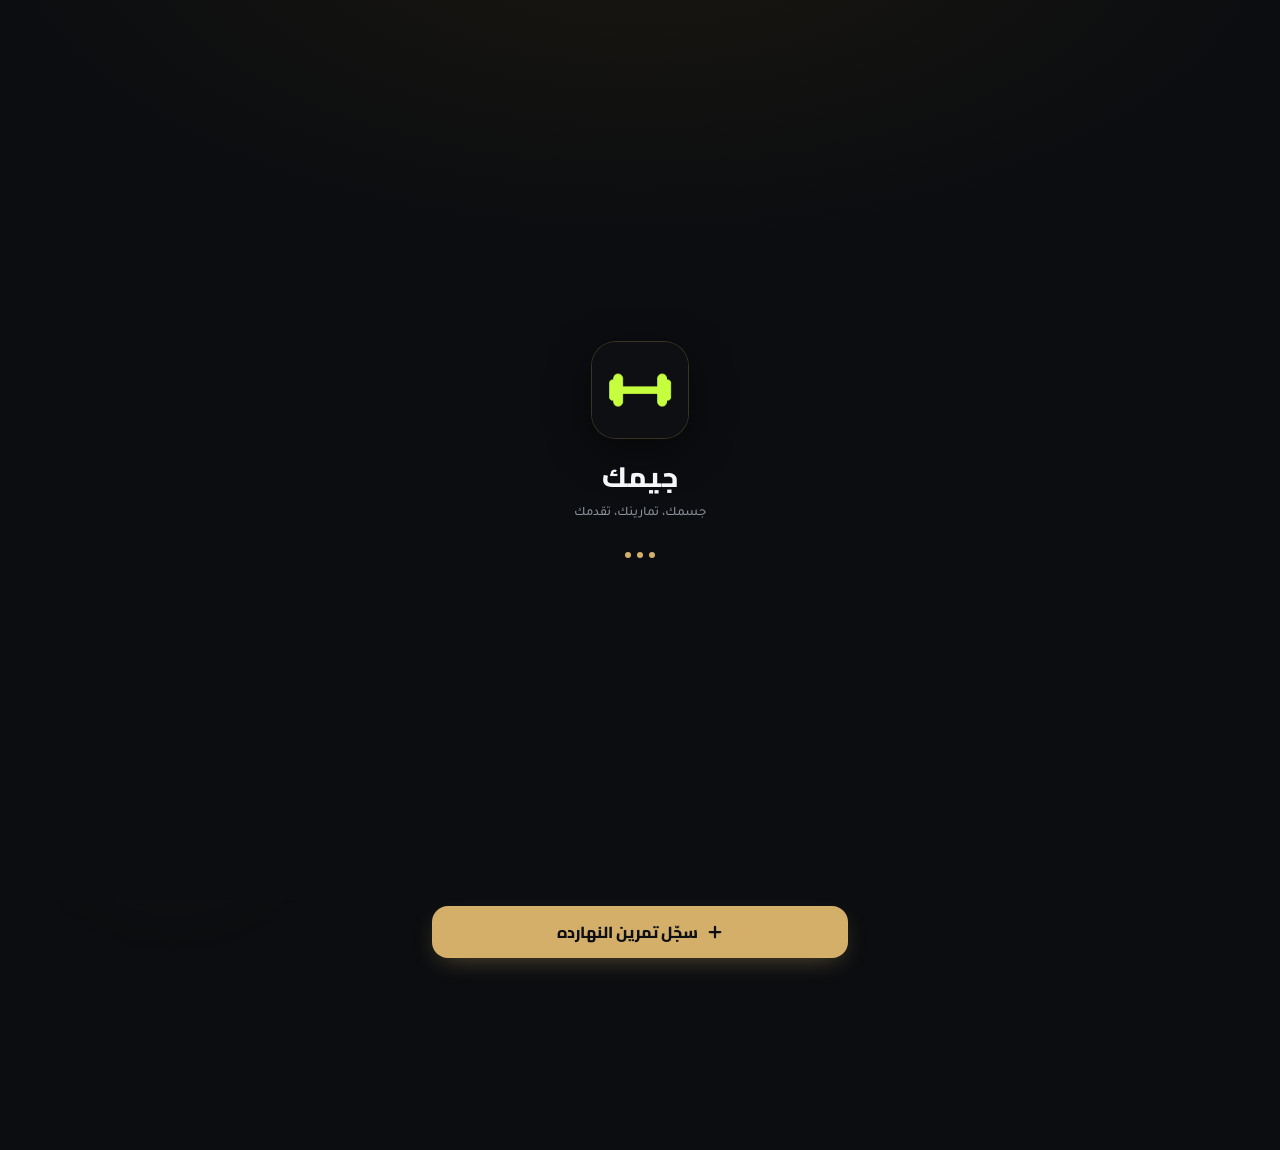
==== index.html @ acd99789 "Add files via upload" ====
<!DOCTYPE html>
<html lang="ar" dir="rtl">
<head>
<meta charset="UTF-8" />
<meta name="viewport" content="width=device-width, initial-scale=1, maximum-scale=1, viewport-fit=cover" />
<title>متتبع الجيم</title>

<!-- PWA / Add to Home Screen -->
<link rel="manifest" href="manifest.json" />
<meta name="theme-color" content="#0D0F12" />
<meta name="apple-mobile-web-app-capable" content="yes" />
<meta name="apple-mobile-web-app-status-bar-style" content="black-translucent" />
<meta name="apple-mobile-web-app-title" content="Gym Tracker" />
<link rel="apple-touch-icon" href="icon-192.png" />
<link rel="icon" href="icon-192.png" />

<style>
  html, body { margin: 0; padding: 0; background: #0B0D10; }

  /* Splash screen: shown instantly on launch, hidden once the app has painted */
  #splash-screen {
    position: fixed;
    inset: 0;
    z-index: 9999;
    display: flex;
    flex-direction: column;
    align-items: center;
    justify-content: center;
    background: radial-gradient(1200px 600px at 50% -10%, #1a1710 0%, #0B0D10 55%);
    transition: opacity 0.45s ease, visibility 0.45s ease;
  }
  #splash-screen.splash-hide {
    opacity: 0;
    visibility: hidden;
    pointer-events: none;
  }
  #splash-screen .splash-logo {
    width: 96px;
    height: 96px;
    border-radius: 24px;
    box-shadow: 0 0 0 1px rgba(212,175,106,0.25), 0 12px 40px rgba(0,0,0,0.5);
    animation: splash-pop 0.6s cubic-bezier(.22,1,.36,1) both;
  }
  #splash-screen .splash-name {
    margin-top: 18px;
    font-family: 'Cairo', 'Tajawal', sans-serif;
    font-weight: 800;
    font-size: 28px;
    color: #F5F6F7;
    letter-spacing: 0.5px;
    animation: splash-fade-up 0.6s ease 0.1s both;
  }
  #splash-screen .splash-tagline {
    margin-top: 6px;
    font-family: 'Tajawal', sans-serif;
    font-weight: 500;
    font-size: 13px;
    color: #8A8F98;
    animation: splash-fade-up 0.6s ease 0.18s both;
  }
  #splash-screen .splash-dots {
    margin-top: 28px;
    display: flex;
    gap: 6px;
    animation: splash-fade-up 0.6s ease 0.26s both;
  }
  #splash-screen .splash-dots span {
    width: 6px;
    height: 6px;
    border-radius: 50%;
    background: #D4AF6A;
    animation: splash-blink 1.1s ease-in-out infinite;
  }
  #splash-screen .splash-dots span:nth-child(2) { animation-delay: 0.15s; }
  #splash-screen .splash-dots span:nth-child(3) { animation-delay: 0.3s; }

  @keyframes splash-pop {
    from { opacity: 0; transform: scale(0.85); }
    to { opacity: 1; transform: scale(1); }
  }
  @keyframes splash-fade-up {
    from { opacity: 0; transform: translateY(8px); }
    to { opacity: 1; transform: translateY(0); }
  }
  @keyframes splash-blink {
    0%, 80%, 100% { opacity: 0.25; transform: scale(0.85); }
    40% { opacity: 1; transform: scale(1); }
  }
</style>

<!-- Self-hosted fonts: works fully offline, no dependency on fonts.googleapis.com -->
<link rel="stylesheet" href="fonts.css" />

<!-- Tailwind utility classes used by the app, pre-built as a local file
     (no CDN / no internet needed — works fully offline) -->
<link rel="stylesheet" href="style.css" />
<link rel="stylesheet" href="theme-light.css" />

<!-- Apply saved theme before paint, so there's no flash of the wrong theme -->
<script>
  if (localStorage.getItem("theme") === "light") {
    document.documentElement.classList.add("light");
  }
</script>
</head>
<body>
<div id="splash-screen">
  <img src="icon-512.png" alt="جيمك" class="splash-logo" />
  <div class="splash-name">جيمك</div>
  <div class="splash-tagline">جسمك، تمارينك، تقدمك</div>
  <div class="splash-dots"><span></span><span></span><span></span></div>
</div>

<div id="root"></div>

<!-- React + ReactDOM + the app are all bundled into this one file.
     No CDN, no internet needed after the first visit. -->
<script src="app.bundle.js"></script>

<script>
  if ("serviceWorker" in navigator) {
    navigator.serviceWorker.register("sw.js").catch(() => {});
  }
</script>

<!-- Hide the splash screen once the app has actually rendered into #root
     (with a small minimum display time so it never just "flashes"). -->
<script>
  (function () {
    var MIN_SPLASH_MS = 500;
    var start = Date.now();
    var splash = document.getElementById("splash-screen");
    var root = document.getElementById("root");

    function hideSplash() {
      if (!splash) return;
      var elapsed = Date.now() - start;
      var wait = Math.max(0, MIN_SPLASH_MS - elapsed);
      setTimeout(function () {
        splash.classList.add("splash-hide");
        setTimeout(function () { splash.remove(); }, 500);
      }, wait);
    }

    var obs = new MutationObserver(function () {
      if (root && root.children.length > 0) {
        obs.disconnect();
        hideSplash();
      }
    });
    obs.observe(root, { childList: true });

    // Safety net: never let the splash screen get stuck forever
    setTimeout(hideSplash, 4000);
  })();
</script>

<!-- Fix: whenever a bottom-sheet modal (exercise management, settings, etc.)
     gets added to the page, make sure its inner panel starts scrolled to the
     very top, so the header and first button are always visible immediately. -->
<script>
  (function () {
    var obs = new MutationObserver(function (mutations) {
      mutations.forEach(function (m) {
        m.addedNodes.forEach(function (node) {
          if (node.nodeType !== 1) return;
          var overlay = node.matches && node.matches(".fixed.inset-0")
            ? node
            : (node.querySelector ? node.querySelector(".fixed.inset-0") : null);
          if (overlay) {
            var panel = overlay.querySelector(".overflow-y-auto") || overlay.firstElementChild;
            if (panel) panel.scrollTop = 0;
            window.scrollTo(0, 0);
          }
        });
      });
    });
    obs.observe(document.getElementById("root"), { childList: true, subtree: true });
  })();
</script>
</body>
</html>
---- fonts.css ----
/* Self-hosted Cairo + Tajawal fonts (so the app works fully offline, no Google Fonts dependency) */



@font-face {
  font-family: 'Cairo';
  font-style: normal;
  font-weight: 800;
  font-display: swap;
  src: url('./cairo-arabic-800.woff2') format('woff2');
  unicode-range: U+0600-06FF,U+0750-077F,U+0870-088E,U+0890-0891,U+0897-08E1,U+08E3-08FF,U+200C-200E,U+2010-2011,U+204F,U+2E41,U+FB50-FDFF,U+FE70-FE74,U+FE76-FEFC,U+102E0-102FB,U+10E60-10E7E,U+10EC2-10EC4,U+10EFC-10EFF,U+1EE00-1EE03,U+1EE05-1EE1F,U+1EE21-1EE22,U+1EE24,U+1EE27,U+1EE29-1EE32,U+1EE34-1EE37,U+1EE39,U+1EE3B,U+1EE42,U+1EE47,U+1EE49,U+1EE4B,U+1EE4D-1EE4F,U+1EE51-1EE52,U+1EE54,U+1EE57,U+1EE59,U+1EE5B,U+1EE5D,U+1EE5F,U+1EE61-1EE62,U+1EE64,U+1EE67-1EE6A,U+1EE6C-1EE72,U+1EE74-1EE77,U+1EE79-1EE7C,U+1EE7E,U+1EE80-1EE89,U+1EE8B-1EE9B,U+1EEA1-1EEA3,U+1EEA5-1EEA9,U+1EEAB-1EEBB,U+1EEF0-1EEF1;
}
@font-face {
  font-family: 'Cairo';
  font-style: normal;
  font-weight: 800;
  font-display: swap;
  src: url('./cairo-latin-800.woff2') format('woff2');
  unicode-range: U+0000-00FF,U+0131,U+0152-0153,U+02BB-02BC,U+02C6,U+02DA,U+02DC,U+0304,U+0308,U+0329,U+2000-206F,U+20AC,U+2122,U+2191,U+2193,U+2212,U+2215,U+FEFF,U+FFFD;
}

@font-face {
  font-family: 'Cairo';
  font-style: normal;
  font-weight: 900;
  font-display: swap;
  src: url('./cairo-arabic-900.woff2') format('woff2');
  unicode-range: U+0600-06FF,U+0750-077F,U+0870-088E,U+0890-0891,U+0897-08E1,U+08E3-08FF,U+200C-200E,U+2010-2011,U+204F,U+2E41,U+FB50-FDFF,U+FE70-FE74,U+FE76-FEFC,U+102E0-102FB,U+10E60-10E7E,U+10EC2-10EC4,U+10EFC-10EFF,U+1EE00-1EE03,U+1EE05-1EE1F,U+1EE21-1EE22,U+1EE24,U+1EE27,U+1EE29-1EE32,U+1EE34-1EE37,U+1EE39,U+1EE3B,U+1EE42,U+1EE47,U+1EE49,U+1EE4B,U+1EE4D-1EE4F,U+1EE51-1EE52,U+1EE54,U+1EE57,U+1EE59,U+1EE5B,U+1EE5D,U+1EE5F,U+1EE61-1EE62,U+1EE64,U+1EE67-1EE6A,U+1EE6C-1EE72,U+1EE74-1EE77,U+1EE79-1EE7C,U+1EE7E,U+1EE80-1EE89,U+1EE8B-1EE9B,U+1EEA1-1EEA3,U+1EEA5-1EEA9,U+1EEAB-1EEBB,U+1EEF0-1EEF1;
}
@font-face {
  font-family: 'Cairo';
  font-style: normal;
  font-weight: 900;
  font-display: swap;
  src: url('./cairo-latin-900.woff2') format('woff2');
  unicode-range: U+0000-00FF,U+0131,U+0152-0153,U+02BB-02BC,U+02C6,U+02DA,U+02DC,U+0304,U+0308,U+0329,U+2000-206F,U+20AC,U+2122,U+2191,U+2193,U+2212,U+2215,U+FEFF,U+FFFD;
}

@font-face {
  font-family: 'Tajawal';
  font-style: normal;
  font-weight: 400;
  font-display: swap;
  src: url('./tajawal-arabic-400.woff2') format('woff2');
  unicode-range: U+0600-06FF,U+0750-077F,U+0870-088E,U+0890-0891,U+0897-08E1,U+08E3-08FF,U+200C-200E,U+2010-2011,U+204F,U+2E41,U+FB50-FDFF,U+FE70-FE74,U+FE76-FEFC,U+102E0-102FB,U+10E60-10E7E,U+10EC2-10EC4,U+10EFC-10EFF,U+1EE00-1EE03,U+1EE05-1EE1F,U+1EE21-1EE22,U+1EE24,U+1EE27,U+1EE29-1EE32,U+1EE34-1EE37,U+1EE39,U+1EE3B,U+1EE42,U+1EE47,U+1EE49,U+1EE4B,U+1EE4D-1EE4F,U+1EE51-1EE52,U+1EE54,U+1EE57,U+1EE59,U+1EE5B,U+1EE5D,U+1EE5F,U+1EE61-1EE62,U+1EE64,U+1EE67-1EE6A,U+1EE6C-1EE72,U+1EE74-1EE77,U+1EE79-1EE7C,U+1EE7E,U+1EE80-1EE89,U+1EE8B-1EE9B,U+1EEA1-1EEA3,U+1EEA5-1EEA9,U+1EEAB-1EEBB,U+1EEF0-1EEF1;
}
@font-face {
  font-family: 'Tajawal';
  font-style: normal;
  font-weight: 400;
  font-display: swap;
  src: url('./tajawal-latin-400.woff2') format('woff2');
  unicode-range: U+0000-00FF,U+0131,U+0152-0153,U+02BB-02BC,U+02C6,U+02DA,U+02DC,U+0304,U+0308,U+0329,U+2000-206F,U+20AC,U+2122,U+2191,U+2193,U+2212,U+2215,U+FEFF,U+FFFD;
}

@font-face {
  font-family: 'Tajawal';
  font-style: normal;
  font-weight: 500;
  font-display: swap;
  src: url('./tajawal-arabic-500.woff2') format('woff2');
  unicode-range: U+0600-06FF,U+0750-077F,U+0870-088E,U+0890-0891,U+0897-08E1,U+08E3-08FF,U+200C-200E,U+2010-2011,U+204F,U+2E41,U+FB50-FDFF,U+FE70-FE74,U+FE76-FEFC,U+102E0-102FB,U+10E60-10E7E,U+10EC2-10EC4,U+10EFC-10EFF,U+1EE00-1EE03,U+1EE05-1EE1F,U+1EE21-1EE22,U+1EE24,U+1EE27,U+1EE29-1EE32,U+1EE34-1EE37,U+1EE39,U+1EE3B,U+1EE42,U+1EE47,U+1EE49,U+1EE4B,U+1EE4D-1EE4F,U+1EE51-1EE52,U+1EE54,U+1EE57,U+1EE59,U+1EE5B,U+1EE5D,U+1EE5F,U+1EE61-1EE62,U+1EE64,U+1EE67-1EE6A,U+1EE6C-1EE72,U+1EE74-1EE77,U+1EE79-1EE7C,U+1EE7E,U+1EE80-1EE89,U+1EE8B-1EE9B,U+1EEA1-1EEA3,U+1EEA5-1EEA9,U+1EEAB-1EEBB,U+1EEF0-1EEF1;
}
@font-face {
  font-family: 'Tajawal';
  font-style: normal;
  font-weight: 500;
  font-display: swap;
  src: url('./tajawal-latin-500.woff2') format('woff2');
  unicode-range: U+0000-00FF,U+0131,U+0152-0153,U+02BB-02BC,U+02C6,U+02DA,U+02DC,U+0304,U+0308,U+0329,U+2000-206F,U+20AC,U+2122,U+2191,U+2193,U+2212,U+2215,U+FEFF,U+FFFD;
}

@font-face {
  font-family: 'Tajawal';
  font-style: normal;
  font-weight: 700;
  font-display: swap;
  src: url('./tajawal-arabic-700.woff2') format('woff2');
  unicode-range: U+0600-06FF,U+0750-077F,U+0870-088E,U+0890-0891,U+0897-08E1,U+08E3-08FF,U+200C-200E,U+2010-2011,U+204F,U+2E41,U+FB50-FDFF,U+FE70-FE74,U+FE76-FEFC,U+102E0-102FB,U+10E60-10E7E,U+10EC2-10EC4,U+10EFC-10EFF,U+1EE00-1EE03,U+1EE05-1EE1F,U+1EE21-1EE22,U+1EE24,U+1EE27,U+1EE29-1EE32,U+1EE34-1EE37,U+1EE39,U+1EE3B,U+1EE42,U+1EE47,U+1EE49,U+1EE4B,U+1EE4D-1EE4F,U+1EE51-1EE52,U+1EE54,U+1EE57,U+1EE59,U+1EE5B,U+1EE5D,U+1EE5F,U+1EE61-1EE62,U+1EE64,U+1EE67-1EE6A,U+1EE6C-1EE72,U+1EE74-1EE77,U+1EE79-1EE7C,U+1EE7E,U+1EE80-1EE89,U+1EE8B-1EE9B,U+1EEA1-1EEA3,U+1EEA5-1EEA9,U+1EEAB-1EEBB,U+1EEF0-1EEF1;
}
@font-face {
  font-family: 'Tajawal';
  font-style: normal;
  font-weight: 700;
  font-display: swap;
  src: url('./tajawal-latin-700.woff2') format('woff2');
  unicode-range: U+0000-00FF,U+0131,U+0152-0153,U+02BB-02BC,U+02C6,U+02DA,U+02DC,U+0304,U+0308,U+0329,U+2000-206F,U+20AC,U+2122,U+2191,U+2193,U+2212,U+2215,U+FEFF,U+FFFD;
}
---- style.css ----
*,:after,:before{--tw-border-spacing-x:0;--tw-border-spacing-y:0;--tw-translate-x:0;--tw-translate-y:0;--tw-rotate:0;--tw-skew-x:0;--tw-skew-y:0;--tw-scale-x:1;--tw-scale-y:1;--tw-pan-x: ;--tw-pan-y: ;--tw-pinch-zoom: ;--tw-scroll-snap-strictness:proximity;--tw-gradient-from-position: ;--tw-gradient-via-position: ;--tw-gradient-to-position: ;--tw-ordinal: ;--tw-slashed-zero: ;--tw-numeric-figure: ;--tw-numeric-spacing: ;--tw-numeric-fraction: ;--tw-ring-inset: ;--tw-ring-offset-width:0px;--tw-ring-offset-color:#fff;--tw-ring-color:rgba(59,130,246,.5);--tw-ring-offset-shadow:0 0 #0000;--tw-ring-shadow:0 0 #0000;--tw-shadow:0 0 #0000;--tw-shadow-colored:0 0 #0000;--tw-blur: ;--tw-brightness: ;--tw-contrast: ;--tw-grayscale: ;--tw-hue-rotate: ;--tw-invert: ;--tw-saturate: ;--tw-sepia: ;--tw-drop-shadow: ;--tw-backdrop-blur: ;--tw-backdrop-brightness: ;--tw-backdrop-contrast: ;--tw-backdrop-grayscale: ;--tw-backdrop-hue-rotate: ;--tw-backdrop-invert: ;--tw-backdrop-opacity: ;--tw-backdrop-saturate: ;--tw-backdrop-sepia: ;--tw-contain-size: ;--tw-contain-layout: ;--tw-contain-paint: ;--tw-contain-style: }::backdrop{--tw-border-spacing-x:0;--tw-border-spacing-y:0;--tw-translate-x:0;--tw-translate-y:0;--tw-rotate:0;--tw-skew-x:0;--tw-skew-y:0;--tw-scale-x:1;--tw-scale-y:1;--tw-pan-x: ;--tw-pan-y: ;--tw-pinch-zoom: ;--tw-scroll-snap-strictness:proximity;--tw-gradient-from-position: ;--tw-gradient-via-position: ;--tw-gradient-to-position: ;--tw-ordinal: ;--tw-slashed-zero: ;--tw-numeric-figure: ;--tw-numeric-spacing: ;--tw-numeric-fraction: ;--tw-ring-inset: ;--tw-ring-offset-width:0px;--tw-ring-offset-color:#fff;--tw-ring-color:rgba(59,130,246,.5);--tw-ring-offset-shadow:0 0 #0000;--tw-ring-shadow:0 0 #0000;--tw-shadow:0 0 #0000;--tw-shadow-colored:0 0 #0000;--tw-blur: ;--tw-brightness: ;--tw-contrast: ;--tw-grayscale: ;--tw-hue-rotate: ;--tw-invert: ;--tw-saturate: ;--tw-sepia: ;--tw-drop-shadow: ;--tw-backdrop-blur: ;--tw-backdrop-brightness: ;--tw-backdrop-contrast: ;--tw-backdrop-grayscale: ;--tw-backdrop-hue-rotate: ;--tw-backdrop-invert: ;--tw-backdrop-opacity: ;--tw-backdrop-saturate: ;--tw-backdrop-sepia: ;--tw-contain-size: ;--tw-contain-layout: ;--tw-contain-paint: ;--tw-contain-style: }/*! tailwindcss v3.4.19 | MIT License | https://tailwindcss.com*/*,:after,:before{box-sizing:border-box;border:0 solid #e5e7eb}:after,:before{--tw-content:""}:host,html{line-height:1.5;-webkit-text-size-adjust:100%;-moz-tab-size:4;-o-tab-size:4;tab-size:4;font-family:ui-sans-serif,system-ui,sans-serif,Apple Color Emoji,Segoe UI Emoji,Segoe UI Symbol,Noto Color Emoji;font-feature-settings:normal;font-variation-settings:normal;-webkit-tap-highlight-color:transparent}body{margin:0;line-height:inherit}hr{height:0;color:inherit;border-top-width:1px}abbr:where([title]){-webkit-text-decoration:underline dotted;text-decoration:underline dotted}h1,h2,h3,h4,h5,h6{font-size:inherit;font-weight:inherit}a{color:inherit;text-decoration:inherit}b,strong{font-weight:bolder}code,kbd,pre,samp{font-family:ui-monospace,SFMono-Regular,Menlo,Monaco,Consolas,Liberation Mono,Courier New,monospace;font-feature-settings:normal;font-variation-settings:normal;font-size:1em}small{font-size:80%}sub,sup{font-size:75%;line-height:0;position:relative;vertical-align:baseline}sub{bottom:-.25em}sup{top:-.5em}table{text-indent:0;border-color:inherit;border-collapse:collapse}button,input,optgroup,select,textarea{font-family:inherit;font-feature-settings:inherit;font-variation-settings:inherit;font-size:100%;font-weight:inherit;line-height:inherit;letter-spacing:inherit;color:inherit;margin:0;padding:0}button,select{text-transform:none}button,input:where([type=button]),input:where([type=reset]),input:where([type=submit]){-webkit-appearance:button;background-color:transparent;background-image:none}:-moz-focusring{outline:auto}:-moz-ui-invalid{box-shadow:none}progress{vertical-align:baseline}::-webkit-inner-spin-button,::-webkit-outer-spin-button{height:auto}[type=search]{-webkit-appearance:textfield;outline-offset:-2px}::-webkit-search-decoration{-webkit-appearance:none}::-webkit-file-upload-button{-webkit-appearance:button;font:inherit}summary{display:list-item}blockquote,dd,dl,figure,h1,h2,h3,h4,h5,h6,hr,p,pre{margin:0}fieldset{margin:0}fieldset,legend{padding:0}menu,ol,ul{list-style:none;margin:0;padding:0}dialog{padding:0}textarea{resize:vertical}input::-moz-placeholder,textarea::-moz-placeholder{opacity:1;color:#9ca3af}input::placeholder,textarea::placeholder{opacity:1;color:#9ca3af}[role=button],button{cursor:pointer}:disabled{cursor:default}audio,canvas,embed,iframe,img,object,svg,video{display:block;vertical-align:middle}img,video{max-width:100%;height:auto}[hidden]:where(:not([hidden=until-found])){display:none}.pointer-events-none{pointer-events:none}.visible{visibility:visible}.fixed{position:fixed}.absolute{position:absolute}.relative{position:relative}.inset-0{inset:0}.inset-x-0{left:0;right:0}.-left-8{left:-2rem}.-top-8{top:-2rem}.bottom-0{bottom:0}.left-3{left:.75rem}.top-0{top:0}.top-1\/2{top:50%}.z-20{z-index:20}.z-30{z-index:30}.mx-auto{margin-left:auto;margin-right:auto}.mb-1{margin-bottom:.25rem}.mb-1\.5{margin-bottom:.375rem}.mb-2{margin-bottom:.5rem}.mb-3{margin-bottom:.75rem}.mb-4{margin-bottom:1rem}.mb-5{margin-bottom:1.25rem}.ml-2{margin-left:.5rem}.mt-0\.5{margin-top:.125rem}.mt-1{margin-top:.25rem}.mt-2{margin-top:.5rem}.block{display:block}.flex{display:flex}.grid{display:grid}.hidden{display:none}.h-0\.5{height:.125rem}.h-10{height:2.5rem}.h-11{height:2.75rem}.h-2{height:.5rem}.h-28{height:7rem}.h-56{height:14rem}.h-6{height:1.5rem}.h-full{height:100%}.min-h-screen{min-height:100vh}.w-10{width:2.5rem}.w-11{width:2.75rem}.w-28{width:7rem}.w-8{width:2rem}.w-full{width:100%}.max-w-md{max-width:28rem}.flex-1{flex:1 1 0%}.shrink-0{flex-shrink:0}.-translate-y-1\/2{--tw-translate-y:-50%}.-translate-y-1\/2,.rotate-3{transform:translate(var(--tw-translate-x),var(--tw-translate-y)) rotate(var(--tw-rotate)) skewX(var(--tw-skew-x)) skewY(var(--tw-skew-y)) scaleX(var(--tw-scale-x)) scaleY(var(--tw-scale-y))}.rotate-3{--tw-rotate:3deg}.transform{transform:translate(var(--tw-translate-x),var(--tw-translate-y)) rotate(var(--tw-rotate)) skewX(var(--tw-skew-x)) skewY(var(--tw-skew-y)) scaleX(var(--tw-scale-x)) scaleY(var(--tw-scale-y))}@keyframes spin{to{transform:rotate(1turn)}}.animate-spin{animation:spin 1s linear infinite}.resize{resize:both}.appearance-none{-webkit-appearance:none;-moz-appearance:none;appearance:none}.grid-cols-2{grid-template-columns:repeat(2,minmax(0,1fr))}.grid-cols-3{grid-template-columns:repeat(3,minmax(0,1fr))}.grid-cols-4{grid-template-columns:repeat(4,minmax(0,1fr))}.grid-cols-7{grid-template-columns:repeat(7,minmax(0,1fr))}.flex-col{flex-direction:column}.flex-wrap{flex-wrap:wrap}.items-end{align-items:flex-end}.items-center{align-items:center}.justify-center{justify-content:center}.justify-between{justify-content:space-between}.gap-0\.5{gap:.125rem}.gap-1{gap:.25rem}.gap-1\.5{gap:.375rem}.gap-2{gap:.5rem}.gap-3{gap:.75rem}.space-y-1\.5>:not([hidden])~:not([hidden]){--tw-space-y-reverse:0;margin-top:calc(.375rem*(1 - var(--tw-space-y-reverse)));margin-bottom:calc(.375rem*var(--tw-space-y-reverse))}.space-y-2>:not([hidden])~:not([hidden]){--tw-space-y-reverse:0;margin-top:calc(.5rem*(1 - var(--tw-space-y-reverse)));margin-bottom:calc(.5rem*var(--tw-space-y-reverse))}.space-y-3>:not([hidden])~:not([hidden]){--tw-space-y-reverse:0;margin-top:calc(.75rem*(1 - var(--tw-space-y-reverse)));margin-bottom:calc(.75rem*var(--tw-space-y-reverse))}.space-y-4>:not([hidden])~:not([hidden]){--tw-space-y-reverse:0;margin-top:calc(1rem*(1 - var(--tw-space-y-reverse)));margin-bottom:calc(1rem*var(--tw-space-y-reverse))}.overflow-hidden{overflow:hidden}.overflow-x-auto{overflow-x:auto}.overflow-y-auto{overflow-y:auto}.rounded-2xl{border-radius:1rem}.rounded-3xl{border-radius:1.5rem}.rounded-full{border-radius:9999px}.rounded-md{border-radius:.375rem}.rounded-xl{border-radius:.75rem}.rounded-t-3xl{border-top-left-radius:1.5rem;border-top-right-radius:1.5rem}.border{border-width:1px}.border-2{border-width:2px}.border-t{border-top-width:1px}.border-dashed{border-style:dashed}.border-white\/10{border-color:hsla(0,0%,100%,.1)}.border-white\/15{border-color:hsla(0,0%,100%,.15)}.border-white\/5{border-color:hsla(0,0%,100%,.05)}.border-t-transparent{border-top-color:transparent}.bg-black\/60{background-color:rgba(0,0,0,.6)}.bg-transparent{background-color:transparent}.bg-white\/10{background-color:hsla(0,0%,100%,.1)}.bg-white\/5{background-color:hsla(0,0%,100%,.05)}.p-4{padding:1rem}.p-5{padding:1.25rem}.px-1\.5{padding-left:.375rem;padding-right:.375rem}.px-2{padding-left:.5rem;padding-right:.5rem}.px-2\.5{padding-left:.625rem;padding-right:.625rem}.px-3{padding-left:.75rem;padding-right:.75rem}.px-4{padding-left:1rem;padding-right:1rem}.py-0\.5{padding-top:.125rem;padding-bottom:.125rem}.py-1{padding-top:.25rem;padding-bottom:.25rem}.py-1\.5{padding-top:.375rem;padding-bottom:.375rem}.py-2{padding-top:.5rem;padding-bottom:.5rem}.py-2\.5{padding-top:.625rem;padding-bottom:.625rem}.py-3{padding-top:.75rem;padding-bottom:.75rem}.py-3\.5{padding-top:.875rem;padding-bottom:.875rem}.py-4{padding-top:1rem;padding-bottom:1rem}.py-6{padding-top:1.5rem;padding-bottom:1.5rem}.pb-1{padding-bottom:.25rem}.pb-24{padding-bottom:6rem}.pb-4{padding-bottom:1rem}.pl-9{padding-left:2.25rem}.pt-1{padding-top:.25rem}.pt-6{padding-top:1.5rem}.text-center{text-align:center}.text-right{text-align:right}.text-2xl{font-size:1.5rem;line-height:2rem}.text-4xl{font-size:2.25rem;line-height:2.5rem}.text-lg{font-size:1.125rem;line-height:1.75rem}.text-sm{font-size:.875rem;line-height:1.25rem}.text-xl{font-size:1.25rem;line-height:1.75rem}.text-xs{font-size:.75rem;line-height:1rem}.font-black{font-weight:900}.font-bold{font-weight:700}.font-extrabold{font-weight:800}.font-medium{font-weight:500}.tracking-tight{letter-spacing:-.025em}.text-white{--tw-text-opacity:1;color:rgb(255 255 255/var(--tw-text-opacity,1))}.opacity-70{opacity:.7}.outline-none{outline:2px solid transparent;outline-offset:2px}.outline{outline-style:solid}.blur{--tw-blur:blur(8px)}.blur,.blur-2xl{filter:var(--tw-blur) var(--tw-brightness) var(--tw-contrast) var(--tw-grayscale) var(--tw-hue-rotate) var(--tw-invert) var(--tw-saturate) var(--tw-sepia) var(--tw-drop-shadow)}.blur-2xl{--tw-blur:blur(40px)}.filter{filter:var(--tw-blur) var(--tw-brightness) var(--tw-contrast) var(--tw-grayscale) var(--tw-hue-rotate) var(--tw-invert) var(--tw-saturate) var(--tw-sepia) var(--tw-drop-shadow)}.backdrop-blur-sm{--tw-backdrop-blur:blur(4px)}.backdrop-blur-sm,.backdrop-blur-xl{-webkit-backdrop-filter:var(--tw-backdrop-blur) var(--tw-backdrop-brightness) var(--tw-backdrop-contrast) var(--tw-backdrop-grayscale) var(--tw-backdrop-hue-rotate) var(--tw-backdrop-invert) var(--tw-backdrop-opacity) var(--tw-backdrop-saturate) var(--tw-backdrop-sepia);backdrop-filter:var(--tw-backdrop-blur) var(--tw-backdrop-brightness) var(--tw-backdrop-contrast) var(--tw-backdrop-grayscale) var(--tw-backdrop-hue-rotate) var(--tw-backdrop-invert) var(--tw-backdrop-opacity) var(--tw-backdrop-saturate) var(--tw-backdrop-sepia)}.backdrop-blur-xl{--tw-backdrop-blur:blur(24px)}.transition{transition-property:color,background-color,border-color,text-decoration-color,fill,stroke,opacity,box-shadow,transform,filter,-webkit-backdrop-filter;transition-property:color,background-color,border-color,text-decoration-color,fill,stroke,opacity,box-shadow,transform,filter,backdrop-filter;transition-property:color,background-color,border-color,text-decoration-color,fill,stroke,opacity,box-shadow,transform,filter,backdrop-filter,-webkit-backdrop-filter;transition-timing-function:cubic-bezier(.4,0,.2,1);transition-duration:.15s}.transition-colors{transition-property:color,background-color,border-color,text-decoration-color,fill,stroke;transition-timing-function:cubic-bezier(.4,0,.2,1);transition-duration:.15s}.transition-transform{transition-property:transform;transition-timing-function:cubic-bezier(.4,0,.2,1);transition-duration:.15s}
/* --- Manual fix: ensure the bottom-sheet modals (exercise mgmt, settings, etc.)
   always dock to the bottom of the viewport and start scrolled to their top,
   so the header + first action button are never hidden off-screen. --- */
.fixed.inset-0.flex.items-end.justify-center {
  height: 100vh !important;
  width: 100vw !important;
  display: flex !important;
  flex-direction: column !important;
  justify-content: flex-end !important;
  align-items: center !important;
}
---- theme-light.css ----
/* Light mode overrides.
   Activated when <html> has class="light" (toggled by the button in index.html).
   Uses !important + descendant selectors so it works without touching app.bundle.js.
   Palette: crisp white surfaces + charcoal text + the same warm gold accent
   used in dark mode, for a consistent premium look in both themes. */

html.light body { background: #FAF9F7 !important; }

/* Root app wrapper: its background is an inline style, so this overrides it. */
html.light div[dir="rtl"][lang="ar"] {
  background: radial-gradient(1200px 600px at 50% -10%, #f3ecd8 0%, #FAF9F7 55%) !important;
}

/* Surfaces */
html.light .bg-page { background-color: #FAF9F7 !important; }
html.light .bg-panel2 { background-color: #FFFFFF !important; }
html.light .bg-panel3-90 { background-color: hsla(0, 0%, 100%, 0.88) !important; }
html.light .bg-card { background-color: #FFFFFF !important; }
html.light .grad-panel {
  background: linear-gradient(to bottom right, #FFFFFF, #F3F1EC) !important;
}

/* Text */
html.light .text-primary { color: #1C1B19 !important; }
html.light .text-muted { color: #6B655C !important; }
html.light .text-faint { color: #D8D3C8 !important; }

/* Cards get a soft, expensive-looking edge + shadow instead of a flat line */
html.light .bg-card,
html.light .grad-panel {
  box-shadow: 0 1px 2px rgba(28, 27, 25, 0.04), 0 8px 24px -12px rgba(28, 27, 25, 0.12) !important;
}

/* Borders / subtle overlays: flip "white at low opacity" to "black at low opacity" */
html.light .border-white\/5 { border-color: rgba(28, 27, 25, 0.06) !important; }
html.light .border-white\/10 { border-color: rgba(28, 27, 25, 0.1) !important; }
html.light .border-white\/15 { border-color: rgba(28, 27, 25, 0.15) !important; }
html.light .bg-white\/5 { background-color: rgba(28, 27, 25, 0.04) !important; }
html.light .bg-white\/10 { background-color: rgba(28, 27, 25, 0.06) !important; }

/* Text painted on top of the gold accent stays dark for contrast either way */
html.light .text-ink { color: #1C1B19 !important; }

/* The floating theme-toggle button itself */
#theme-toggle-btn {
  position: fixed;
  top: 27px;
  left: 122px;
  z-index: 50;
  width: 44px;
  height: 44px;
  border-radius: 9999px;
  border: 1px solid rgba(255, 255, 255, 0.1);
  background: #17181C;
  color: #F5F6F7;
  display: flex;
  align-items: center;
  justify-content: center;
  font-size: 18px;
  box-shadow: 0 8px 24px -8px rgba(0, 0, 0, 0.5);
  cursor: pointer;
}
html.light #theme-toggle-btn {
  background: #FFFFFF;
  color: #1C1B19;
  border-color: rgba(28, 27, 25, 0.1);
  box-shadow: 0 1px 2px rgba(28,27,25,0.05), 0 8px 24px -10px rgba(28,27,25,0.15);
}
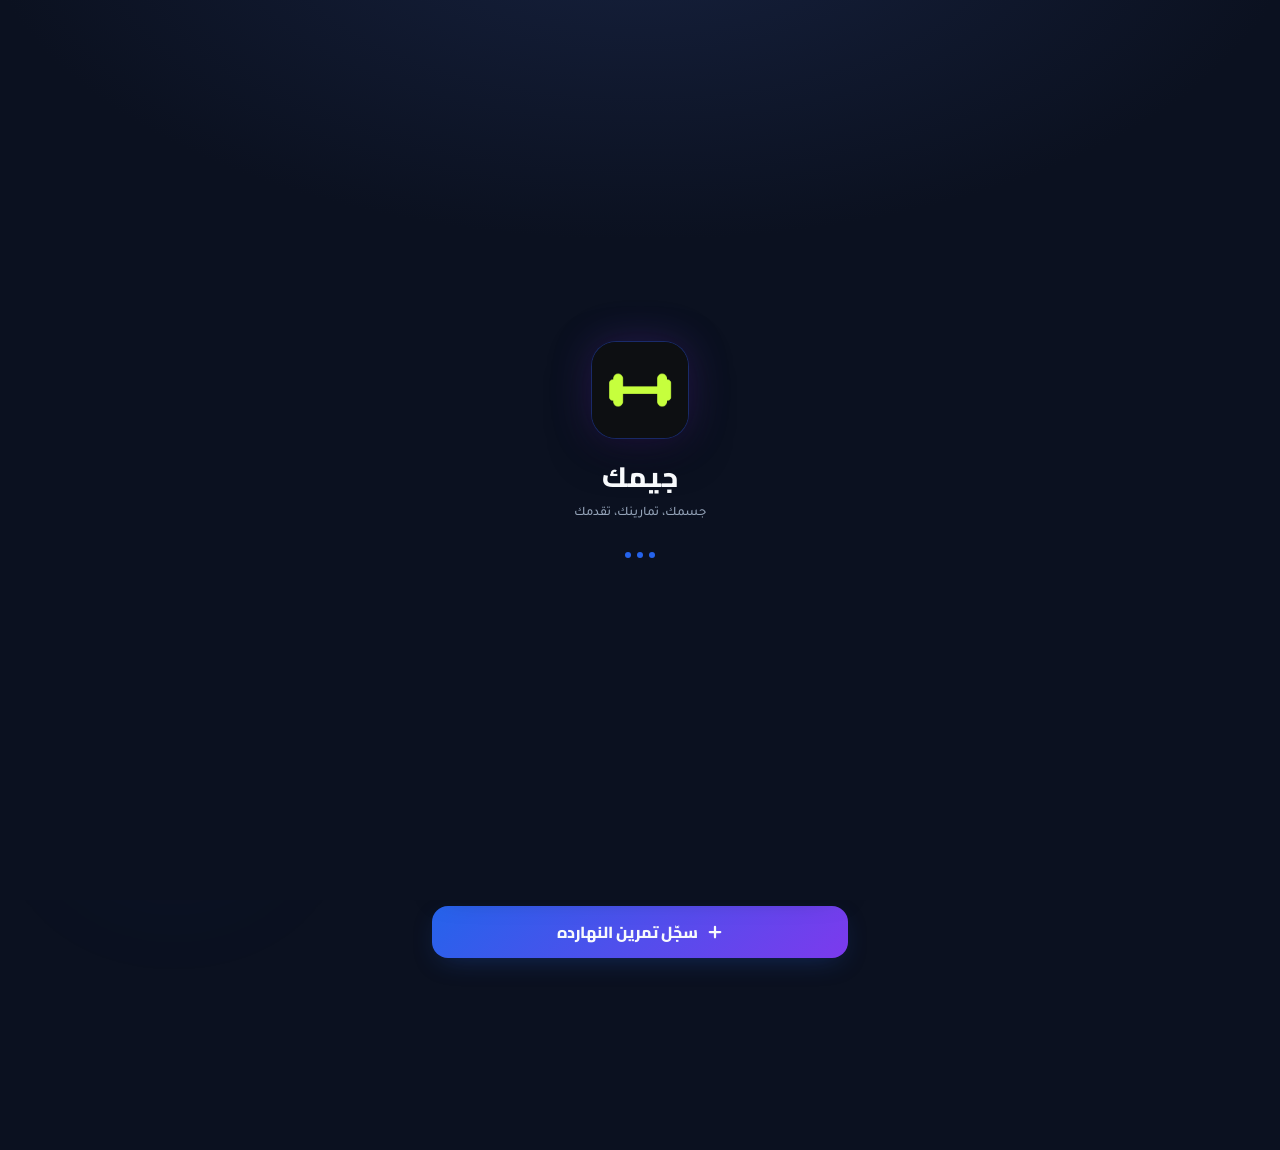
==== commit 089526c4: "Add files via upload" ====
--- a/index.html
+++ b/index.html
@@ -7,7 +7,7 @@
 
 <!-- PWA / Add to Home Screen -->
 <link rel="manifest" href="manifest.json" />
-<meta name="theme-color" content="#0D0F12" />
+<meta name="theme-color" content="#0B1120" />
 <meta name="apple-mobile-web-app-capable" content="yes" />
 <meta name="apple-mobile-web-app-status-bar-style" content="black-translucent" />
 <meta name="apple-mobile-web-app-title" content="Gym Tracker" />
@@ -15,7 +15,7 @@
 <link rel="icon" href="icon-192.png" />
 
 <style>
-  html, body { margin: 0; padding: 0; background: #0B0D10; }
+  html, body { margin: 0; padding: 0; background: #0B1120; }
 
   /* Splash screen: shown instantly on launch, hidden once the app has painted */
   #splash-screen {
@@ -26,7 +26,7 @@
     flex-direction: column;
     align-items: center;
     justify-content: center;
-    background: radial-gradient(1200px 600px at 50% -10%, #1a1710 0%, #0B0D10 55%);
+    background: radial-gradient(1200px 600px at 50% -10%, #16213e 0%, #0B1120 55%);
     transition: opacity 0.45s ease, visibility 0.45s ease;
   }
   #splash-screen.splash-hide {
@@ -38,7 +38,7 @@
     width: 96px;
     height: 96px;
     border-radius: 24px;
-    box-shadow: 0 0 0 1px rgba(212,175,106,0.25), 0 12px 40px rgba(0,0,0,0.5);
+    box-shadow: 0 0 0 1px rgba(37,99,235,0.3), 0 0 40px rgba(124,58,237,0.25), 0 12px 40px rgba(0,0,0,0.5);
     animation: splash-pop 0.6s cubic-bezier(.22,1,.36,1) both;
   }
   #splash-screen .splash-name {
@@ -46,7 +46,7 @@
     font-family: 'Cairo', 'Tajawal', sans-serif;
     font-weight: 800;
     font-size: 28px;
-    color: #F5F6F7;
+    color: #F8FAFC;
     letter-spacing: 0.5px;
     animation: splash-fade-up 0.6s ease 0.1s both;
   }
@@ -55,7 +55,7 @@
     font-family: 'Tajawal', sans-serif;
     font-weight: 500;
     font-size: 13px;
-    color: #8A8F98;
+    color: #94A3B8;
     animation: splash-fade-up 0.6s ease 0.18s both;
   }
   #splash-screen .splash-dots {
@@ -68,7 +68,7 @@
     width: 6px;
     height: 6px;
     border-radius: 50%;
-    background: #D4AF6A;
+    background: #2563EB;
     animation: splash-blink 1.1s ease-in-out infinite;
   }
   #splash-screen .splash-dots span:nth-child(2) { animation-delay: 0.15s; }
--- a/theme-light.css
+++ b/theme-light.css
@@ -1,45 +1,64 @@
 /* Light mode overrides.
    Activated when <html> has class="light" (toggled by the button in index.html).
    Uses !important + descendant selectors so it works without touching app.bundle.js.
-   Palette: crisp white surfaces + charcoal text + the same warm gold accent
-   used in dark mode, for a consistent premium look in both themes. */
+   Premium Glassmorphism palette: Primary #2563EB / Secondary #7C3AED / Accent #06B6D4. */
 
-html.light body { background: #FAF9F7 !important; }
+html.light body { background: #F8FAFC !important; }
 
 /* Root app wrapper: its background is an inline style, so this overrides it. */
 html.light div[dir="rtl"][lang="ar"] {
-  background: radial-gradient(1200px 600px at 50% -10%, #f3ecd8 0%, #FAF9F7 55%) !important;
+  background:
+    radial-gradient(1000px 560px at 12% -8%, rgba(37,99,235,.08), transparent 60%),
+    radial-gradient(900px 520px at 100% 8%, rgba(124,58,237,.06), transparent 55%),
+    #F8FAFC !important;
 }
 
-/* Surfaces */
-html.light .bg-page { background-color: #FAF9F7 !important; }
-html.light .bg-panel2 { background-color: #FFFFFF !important; }
-html.light .bg-panel3-90 { background-color: hsla(0, 0%, 100%, 0.88) !important; }
-html.light .bg-card { background-color: #FFFFFF !important; }
+/* Surfaces: frosted glass panels over the light background */
+html.light .bg-page { background-color: #F8FAFC !important; }
+html.light .bg-panel2 {
+  background-color: rgba(255,255,255,.55) !important;
+  backdrop-filter: blur(24px) saturate(160%) !important;
+  -webkit-backdrop-filter: blur(24px) saturate(160%) !important;
+}
+html.light .bg-panel3-90 {
+  background-color: rgba(255,255,255,.72) !important;
+  backdrop-filter: blur(24px) saturate(160%) !important;
+  -webkit-backdrop-filter: blur(24px) saturate(160%) !important;
+}
+html.light .bg-card {
+  background-color: rgba(255,255,255,.55) !important;
+  border: 1px solid rgba(15,23,42,.08) !important;
+  box-shadow: 0 1px 2px rgba(15,23,42,.04), 0 12px 28px -16px rgba(37,99,235,.18) !important;
+  transition: transform .25s cubic-bezier(.2,.8,.2,1), box-shadow .25s ease, border-color .25s ease;
+}
+html.light .bg-card:hover {
+  transform: translateY(-2px);
+  border-color: rgba(37,99,235,.3) !important;
+  box-shadow: 0 16px 36px -16px rgba(37,99,235,.25) !important;
+}
+html.light .bg-ink {
+  background-color: rgba(255,255,255,.6) !important;
+  border: 1px solid rgba(15,23,42,.08) !important;
+}
 html.light .grad-panel {
-  background: linear-gradient(to bottom right, #FFFFFF, #F3F1EC) !important;
+  background: linear-gradient(155deg, rgba(37,99,235,.08), rgba(255,255,255,.6)) !important;
+  border: 1px solid rgba(15,23,42,.08) !important;
 }
 
 /* Text */
-html.light .text-primary { color: #1C1B19 !important; }
-html.light .text-muted { color: #6B655C !important; }
-html.light .text-faint { color: #D8D3C8 !important; }
+html.light .text-primary { color: #0F172A !important; }
+html.light .text-muted { color: #64748B !important; }
+html.light .text-faint { color: rgba(100,116,139,.35) !important; }
 
-/* Cards get a soft, expensive-looking edge + shadow instead of a flat line */
-html.light .bg-card,
-html.light .grad-panel {
-  box-shadow: 0 1px 2px rgba(28, 27, 25, 0.04), 0 8px 24px -12px rgba(28, 27, 25, 0.12) !important;
-}
+/* Borders / subtle overlays: flip "white at low opacity" to "navy at low opacity" */
+html.light .border-white\/5 { border-color: rgba(15,23,42,.06) !important; }
+html.light .border-white\/10 { border-color: rgba(15,23,42,.1) !important; }
+html.light .border-white\/15 { border-color: rgba(15,23,42,.15) !important; }
+html.light .bg-white\/5 { background-color: rgba(15,23,42,.04) !important; }
+html.light .bg-white\/10 { background-color: rgba(15,23,42,.06) !important; }
 
-/* Borders / subtle overlays: flip "white at low opacity" to "black at low opacity" */
-html.light .border-white\/5 { border-color: rgba(28, 27, 25, 0.06) !important; }
-html.light .border-white\/10 { border-color: rgba(28, 27, 25, 0.1) !important; }
-html.light .border-white\/15 { border-color: rgba(28, 27, 25, 0.15) !important; }
-html.light .bg-white\/5 { background-color: rgba(28, 27, 25, 0.04) !important; }
-html.light .bg-white\/10 { background-color: rgba(28, 27, 25, 0.06) !important; }
-
-/* Text painted on top of the gold accent stays dark for contrast either way */
-html.light .text-ink { color: #1C1B19 !important; }
+/* Text painted on top of the accent gradient stays white for contrast in both themes */
+html.light .text-ink { color: #F8FAFC !important; }
 
 /* The floating theme-toggle button itself */
 #theme-toggle-btn {
@@ -50,20 +69,23 @@
   width: 44px;
   height: 44px;
   border-radius: 9999px;
-  border: 1px solid rgba(255, 255, 255, 0.1);
-  background: #17181C;
-  color: #F5F6F7;
+  border: 1px solid rgba(148,163,184,0.14);
+  background: rgba(15,23,42,.65);
+  backdrop-filter: blur(24px) saturate(160%);
+  -webkit-backdrop-filter: blur(24px) saturate(160%);
+  color: #F8FAFC;
   display: flex;
   align-items: center;
   justify-content: center;
   font-size: 18px;
-  box-shadow: 0 8px 24px -8px rgba(0, 0, 0, 0.5);
+  box-shadow: 0 8px 24px -8px rgba(37,99,235,0.35);
   cursor: pointer;
+  transition: transform .25s cubic-bezier(.2,.8,.2,1), box-shadow .25s ease;
 }
+#theme-toggle-btn:hover { transform: translateY(-2px); box-shadow: 0 12px 28px -8px rgba(37,99,235,0.45); }
 html.light #theme-toggle-btn {
-  background: #FFFFFF;
-  color: #1C1B19;
-  border-color: rgba(28, 27, 25, 0.1);
-  box-shadow: 0 1px 2px rgba(28,27,25,0.05), 0 8px 24px -10px rgba(28,27,25,0.15);
+  background: rgba(255,255,255,.65);
+  color: #0F172A;
+  border-color: rgba(15,23,42,.1);
+  box-shadow: 0 1px 2px rgba(15,23,42,.05), 0 8px 24px -10px rgba(37,99,235,.2);
 }
-
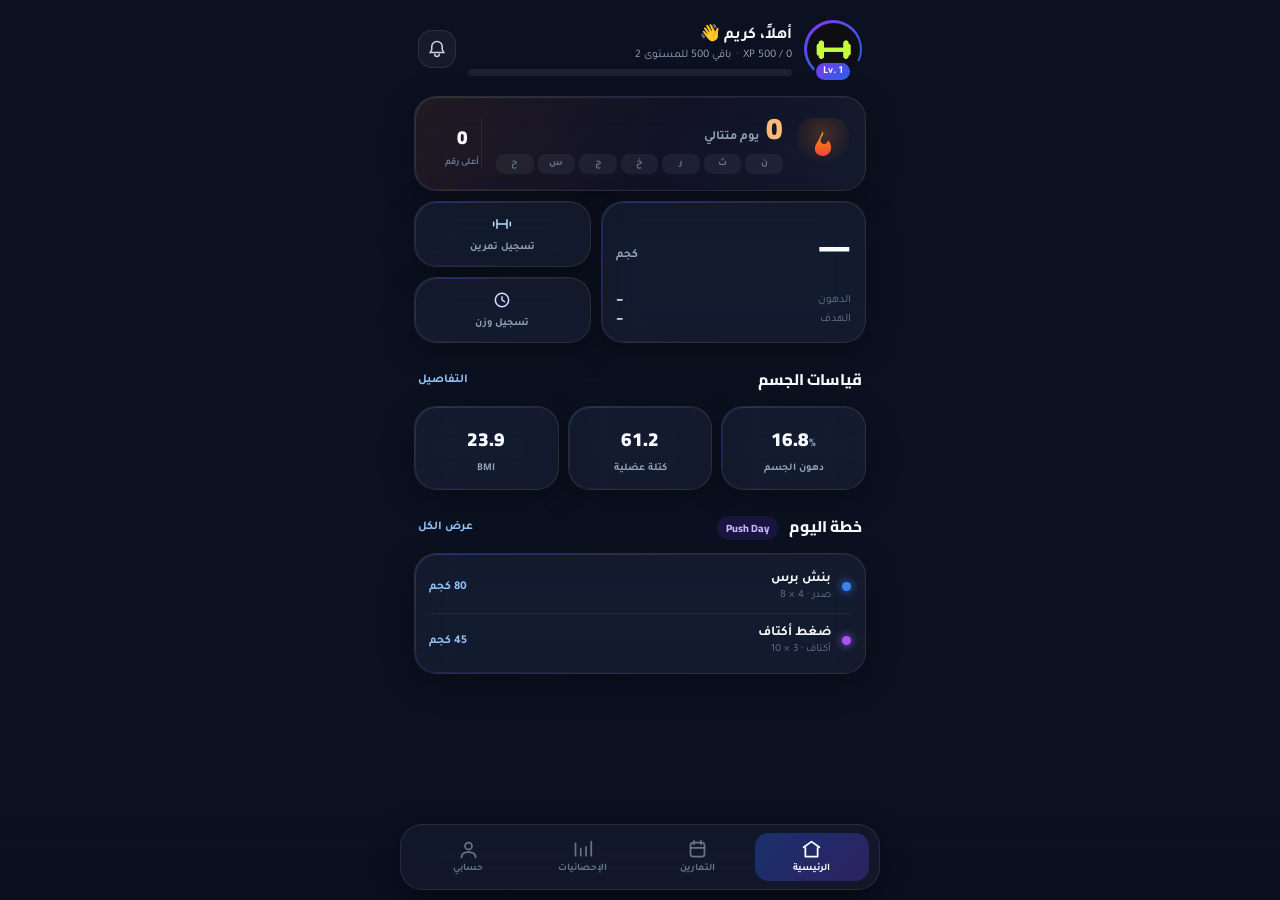
==== commit 29965f06: "Add files via upload" ====
--- a/index.html
+++ b/index.html
@@ -3,180 +3,494 @@
 <head>
 <meta charset="UTF-8" />
 <meta name="viewport" content="width=device-width, initial-scale=1, maximum-scale=1, viewport-fit=cover" />
-<title>متتبع الجيم</title>
-
-<!-- PWA / Add to Home Screen -->
+<title>جيمك</title>
+
 <link rel="manifest" href="manifest.json" />
 <meta name="theme-color" content="#0B1120" />
 <meta name="apple-mobile-web-app-capable" content="yes" />
 <meta name="apple-mobile-web-app-status-bar-style" content="black-translucent" />
-<meta name="apple-mobile-web-app-title" content="Gym Tracker" />
+<meta name="apple-mobile-web-app-title" content="جيمك" />
 <link rel="apple-touch-icon" href="icon-192.png" />
 <link rel="icon" href="icon-192.png" />
+<link rel="stylesheet" href="fonts.css" />
 
 <style>
-  html, body { margin: 0; padding: 0; background: #0B1120; }
-
-  /* Splash screen: shown instantly on launch, hidden once the app has painted */
-  #splash-screen {
-    position: fixed;
-    inset: 0;
-    z-index: 9999;
-    display: flex;
-    flex-direction: column;
-    align-items: center;
-    justify-content: center;
-    background: radial-gradient(1200px 600px at 50% -10%, #16213e 0%, #0B1120 55%);
-    transition: opacity 0.45s ease, visibility 0.45s ease;
-  }
-  #splash-screen.splash-hide {
-    opacity: 0;
-    visibility: hidden;
-    pointer-events: none;
-  }
-  #splash-screen .splash-logo {
-    width: 96px;
-    height: 96px;
-    border-radius: 24px;
-    box-shadow: 0 0 0 1px rgba(37,99,235,0.3), 0 0 40px rgba(124,58,237,0.25), 0 12px 40px rgba(0,0,0,0.5);
-    animation: splash-pop 0.6s cubic-bezier(.22,1,.36,1) both;
-  }
-  #splash-screen .splash-name {
-    margin-top: 18px;
-    font-family: 'Cairo', 'Tajawal', sans-serif;
-    font-weight: 800;
-    font-size: 28px;
-    color: #F8FAFC;
-    letter-spacing: 0.5px;
-    animation: splash-fade-up 0.6s ease 0.1s both;
-  }
-  #splash-screen .splash-tagline {
-    margin-top: 6px;
-    font-family: 'Tajawal', sans-serif;
-    font-weight: 500;
-    font-size: 13px;
-    color: #94A3B8;
-    animation: splash-fade-up 0.6s ease 0.18s both;
-  }
-  #splash-screen .splash-dots {
-    margin-top: 28px;
-    display: flex;
-    gap: 6px;
-    animation: splash-fade-up 0.6s ease 0.26s both;
-  }
-  #splash-screen .splash-dots span {
-    width: 6px;
-    height: 6px;
-    border-radius: 50%;
-    background: #2563EB;
-    animation: splash-blink 1.1s ease-in-out infinite;
-  }
-  #splash-screen .splash-dots span:nth-child(2) { animation-delay: 0.15s; }
-  #splash-screen .splash-dots span:nth-child(3) { animation-delay: 0.3s; }
-
-  @keyframes splash-pop {
-    from { opacity: 0; transform: scale(0.85); }
-    to { opacity: 1; transform: scale(1); }
-  }
-  @keyframes splash-fade-up {
-    from { opacity: 0; transform: translateY(8px); }
-    to { opacity: 1; transform: translateY(0); }
-  }
-  @keyframes splash-blink {
-    0%, 80%, 100% { opacity: 0.25; transform: scale(0.85); }
-    40% { opacity: 1; transform: scale(1); }
-  }
+  :root{
+    --bg-deep:#0B1120;
+    --bg-deep-2:#0E1526;
+    --glow-blue:#2563EB;
+    --glow-purple:#7C3AED;
+    --card-glass:rgba(255,255,255,0.045);
+    --card-glass-strong:rgba(255,255,255,0.07);
+    --border-soft:rgba(255,255,255,0.09);
+    --text-primary:#F8FAFC;
+    --text-secondary:#94A3B8;
+    --text-dim:#64748B;
+    --fire-1:#FBBF24;
+    --fire-2:#F97316;
+    --fire-3:#EF4444;
+    --success:#22C55E;
+    --danger:#F43F5E;
+  }
+  *{box-sizing:border-box; -webkit-tap-highlight-color:transparent;}
+  html,body{margin:0;padding:0;background:var(--bg-deep);}
+  body{
+    font-family:'Tajawal','Cairo',sans-serif;
+    color:var(--text-primary);
+    min-height:100vh;
+    overflow-x:hidden;
+  }
+  h1,h2,h3,.cairo{font-family:'Cairo','Tajawal',sans-serif;}
+
+  /* ===== Ambient background glow ===== */
+  .bg-ambient{
+    position:fixed; inset:0; z-index:-1; pointer-events:none;
+    background:
+      radial-gradient(700px 420px at 12% -8%, rgba(37,99,235,0.35), transparent 60%),
+      radial-gradient(650px 500px at 105% 10%, rgba(124,58,237,0.30), transparent 60%),
+      radial-gradient(900px 700px at 50% 115%, rgba(37,99,235,0.16), transparent 60%),
+      var(--bg-deep);
+  }
+
+  .app{max-width:480px; margin:0 auto; padding:14px 14px 100px; position:relative;}
+
+  /* ===== Glass card base ===== */
+  .glass{
+    background:var(--card-glass);
+    border:1px solid var(--border-soft);
+    border-radius:22px;
+    backdrop-filter:blur(18px) saturate(140%);
+    -webkit-backdrop-filter:blur(18px) saturate(140%);
+    box-shadow:0 8px 30px rgba(0,0,0,0.35), inset 0 1px 0 rgba(255,255,255,0.04);
+    position:relative;
+    overflow:hidden;
+  }
+  .glass::before{
+    content:"";
+    position:absolute; inset:0; border-radius:inherit; padding:1px;
+    background:linear-gradient(135deg, rgba(37,99,235,0.35), rgba(124,58,237,0.15) 40%, transparent 70%);
+    -webkit-mask:linear-gradient(#fff 0 0) content-box, linear-gradient(#fff 0 0);
+    -webkit-mask-composite:xor; mask-composite:exclude;
+    pointer-events:none;
+  }
+
+  /* ===== Header ===== */
+  .header{display:flex; align-items:center; gap:12px; padding:6px 4px 18px;}
+  .avatar-wrap{position:relative; width:58px; height:58px; flex-shrink:0;}
+  .avatar-ring{
+    position:absolute; inset:0; border-radius:50%;
+    background:conic-gradient(from 180deg, var(--glow-blue), var(--glow-purple), var(--glow-blue) 82%, transparent 82%);
+    padding:2.5px;
+  }
+  .avatar-ring img{
+    width:100%; height:100%; border-radius:50%; object-fit:cover;
+    background:var(--bg-deep-2); display:block;
+  }
+  .level-badge{
+    position:absolute; bottom:-4px; left:50%; transform:translateX(-50%);
+    background:linear-gradient(135deg, var(--glow-purple), var(--glow-blue));
+    font-size:10.5px; font-weight:800; padding:2px 7px; border-radius:20px;
+    border:2px solid var(--bg-deep); white-space:nowrap;
+  }
+  .header-info{flex:1; min-width:0;}
+  .header-name{font-weight:800; font-size:16px; margin:0 0 3px;}
+  .header-sub{font-size:11.5px; color:var(--text-secondary); margin:0 0 7px; display:flex; align-items:center; gap:5px;}
+  .xp-track{height:7px; border-radius:20px; background:rgba(255,255,255,0.07); overflow:hidden; position:relative;}
+  .xp-fill{
+    height:100%; border-radius:20px;
+    background:linear-gradient(90deg, var(--glow-blue), var(--glow-purple));
+    box-shadow:0 0 12px rgba(124,58,237,0.6);
+    transition:width .6s cubic-bezier(.22,1,.36,1);
+  }
+  .header-icon-btn{
+    width:38px; height:38px; border-radius:14px; flex-shrink:0;
+    display:flex; align-items:center; justify-content:center;
+    background:var(--card-glass); border:1px solid var(--border-soft);
+  }
+
+  /* ===== Streak hero (horizontal) ===== */
+  .streak-card{
+    display:flex; align-items:center; gap:14px; padding:16px 16px;
+    background:linear-gradient(120deg, rgba(249,115,22,0.10), rgba(239,68,68,0.04) 55%, var(--card-glass));
+    margin-bottom:10px;
+  }
+  .streak-flame{
+    width:52px; height:52px; flex-shrink:0; border-radius:16px;
+    display:flex; align-items:center; justify-content:center;
+    background:radial-gradient(circle at 50% 30%, rgba(249,115,22,0.22), transparent 70%);
+  }
+  .streak-flame svg{animation:flicker 2.6s ease-in-out infinite;}
+  @keyframes flicker{
+    0%,100%{transform:scale(1) rotate(0deg);}
+    50%{transform:scale(1.07) rotate(-2deg);}
+  }
+  .streak-body{flex:1; min-width:0;}
+  .streak-num-row{display:flex; align-items:baseline; gap:7px;}
+  .streak-num{font-size:30px; font-weight:900; line-height:1; font-family:'Cairo',sans-serif; color:#FDBA74;}
+  .streak-label{font-size:12.5px; color:var(--text-secondary); font-weight:700;}
+  .streak-week{display:flex; gap:4px; margin-top:9px;}
+  .sw-day{
+    flex:1; text-align:center; font-size:10px; font-weight:700; color:var(--text-dim);
+    background:rgba(255,255,255,0.05); border-radius:8px; padding:4px 0;
+  }
+  .sw-day.on{color:#FDBA74; background:rgba(249,115,22,0.16); box-shadow:inset 0 0 0 1px rgba(249,115,22,0.25);}
+  .streak-record{
+    text-align:center; padding:0 2px 0 14px; border-right:1px solid rgba(255,255,255,0.08); flex-shrink:0;
+  }
+  .rec-num{display:block; font-size:19px; font-weight:900; font-family:'Cairo',sans-serif; color:var(--text-primary);}
+  .rec-txt{display:block; font-size:9.5px; color:var(--text-dim); font-weight:700; margin-top:2px; white-space:nowrap;}
+
+  /* ===== Weight + side actions ===== */
+  .top-row{display:grid; grid-template-columns:1.5fr 1fr; gap:10px; margin-bottom:12px;}
+  .weight-card{padding:16px 14px; min-height:126px; display:flex; flex-direction:column; justify-content:space-between;}
+  .weight-top{display:flex; align-items:baseline; justify-content:space-between;}
+  .weight-num{font-size:30px; font-weight:900; font-family:'Cairo',sans-serif;}
+  .weight-unit{font-size:12px; color:var(--text-secondary); font-weight:600;}
+  .weight-diff{
+    font-size:11px; font-weight:800; padding:3px 8px; border-radius:20px; display:inline-flex; align-items:center; gap:3px;
+  }
+  .weight-diff.down{color:var(--success); background:rgba(34,197,94,0.13);}
+  .weight-diff.up{color:var(--danger); background:rgba(244,63,94,0.13);}
+  .weight-meta{display:flex; flex-direction:column; gap:6px; margin-top:8px;}
+  .weight-meta-row{display:flex; align-items:center; justify-content:space-between; font-size:11.5px;}
+  .weight-meta-row span:first-child{color:var(--text-dim);}
+  .weight-meta-row span:last-child{font-weight:700; color:var(--text-primary);}
+
+  /* ===== Section title ===== */
+  .section-title{
+    display:flex; align-items:center; justify-content:space-between;
+    margin:22px 4px 12px;
+  }
+  .section-title h2{font-size:15.5px; font-weight:800; margin:0;}
+  .section-title a{font-size:12px; color:#93C5FD; text-decoration:none; font-weight:700;}
+
+  /* ===== InBody mini grid ===== */
+  .inbody-grid{display:grid; grid-template-columns:repeat(3,1fr); gap:9px;}
+  .inbody-card{padding:14px 10px; text-align:center;}
+  .inbody-val{font-size:19px; font-weight:900; font-family:'Cairo',sans-serif; display:block;}
+  .inbody-val small{font-size:11px; font-weight:700; color:var(--text-secondary);}
+  .inbody-name{font-size:10.5px; color:var(--text-secondary); font-weight:600; margin-top:5px;}
+
+  /* ===== Side action tiles (next to weight card) ===== */
+  .side-actions{display:flex; flex-direction:column; gap:10px;}
+  .qa-tile{
+    flex:1; display:flex; flex-direction:column; align-items:center; justify-content:center; gap:7px;
+    padding:12px 6px; text-align:center; font-size:10.5px; font-weight:700; color:var(--text-secondary);
+  }
+  .qa-tile svg{width:20px; height:20px;}
+
+  /* ===== Muscle indicator dots ===== */
+  .muscle-dot{width:9px; height:9px; border-radius:50%; flex-shrink:0; display:inline-block;
+    box-shadow:0 0 8px currentColor;}
+  .muscle-dot.chest{background:#3B82F6; color:#3B82F6;}
+  .muscle-dot.shoulders{background:#A855F7; color:#A855F7;}
+  .muscle-dot.back{background:#22C55E; color:#22C55E;}
+  .muscle-dot.legs{background:#F59E0B; color:#F59E0B;}
+
+  /* ===== Plan rows ===== */
+  .plan-row{display:flex; align-items:center; justify-content:space-between; padding:11px 0;}
+  .plan-row + .plan-row{border-top:1px solid rgba(255,255,255,0.06);}
+  .plan-info{display:flex; align-items:center; gap:11px;}
+  .plan-name{font-weight:700; font-size:13.5px;}
+  .plan-sub{font-size:11px; color:var(--text-dim); margin-top:1px;}
+  .plan-weight{font-size:12px; font-weight:800; color:#93C5FD;}
+  .plan-tag{
+    font-size:10.5px; font-weight:700; color:#C4B5FD; background:rgba(124,58,237,0.15);
+    padding:2px 9px; border-radius:20px; margin-right:8px; vertical-align:middle;
+  }
+
+  /* ===== Bottom nav ===== */
+  .bottom-nav{
+    position:fixed; bottom:0; left:0; right:0; z-index:50;
+    display:flex; justify-content:center; padding:10px 14px calc(10px + env(safe-area-inset-bottom));
+    background:linear-gradient(to top, rgba(11,17,32,0.95) 60%, rgba(11,17,32,0));
+  }
+  .bottom-nav-inner{
+    max-width:480px; width:100%; display:flex; justify-content:space-between;
+    background:rgba(20,27,46,0.75); border:1px solid var(--border-soft);
+    border-radius:22px; padding:8px 10px; backdrop-filter:blur(20px);
+    box-shadow:0 10px 30px rgba(0,0,0,0.45);
+  }
+  .nav-item{
+    flex:1; display:flex; flex-direction:column; align-items:center; gap:3px;
+    padding:6px 2px; border-radius:14px; color:var(--text-dim); font-size:10px; font-weight:700;
+    transition:color .2s; text-decoration:none;
+  }
+  .nav-item svg{width:21px; height:21px;}
+  .nav-item.active{
+    color:#fff;
+    background:linear-gradient(135deg, rgba(37,99,235,0.35), rgba(124,58,237,0.28));
+  }
+
+  /* utility */
+  .row-between{display:flex; align-items:center; justify-content:space-between;}
+  .flex-center{display:flex; align-items:center; justify-content:center;}
 </style>
-
-<!-- Self-hosted fonts: works fully offline, no dependency on fonts.googleapis.com -->
-<link rel="stylesheet" href="fonts.css" />
-
-<!-- Tailwind utility classes used by the app, pre-built as a local file
-     (no CDN / no internet needed — works fully offline) -->
-<link rel="stylesheet" href="style.css" />
-<link rel="stylesheet" href="theme-light.css" />
-
-<!-- Apply saved theme before paint, so there's no flash of the wrong theme -->
-<script>
-  if (localStorage.getItem("theme") === "light") {
-    document.documentElement.classList.add("light");
-  }
-</script>
 </head>
 <body>
-<div id="splash-screen">
-  <img src="icon-512.png" alt="جيمك" class="splash-logo" />
-  <div class="splash-name">جيمك</div>
-  <div class="splash-tagline">جسمك، تمارينك، تقدمك</div>
-  <div class="splash-dots"><span></span><span></span><span></span></div>
+<div class="bg-ambient"></div>
+<div class="app">
+
+  <!-- ===== Header ===== -->
+  <div class="header">
+    <div class="avatar-wrap">
+      <div class="avatar-ring"><img id="avatarImg" src="icon-192.png" alt="صورتي" /></div>
+      <div class="level-badge" id="levelBadge">Lv. 7</div>
+    </div>
+    <div class="header-info">
+      <p class="header-name">أهلاً، كريم 👋</p>
+      <p class="header-sub">
+        <span id="xpText">1,240 / 1,800 XP</span>
+        <span style="color:var(--text-dim)">·</span>
+        <span id="xpRemainText">باقي 560 للمستوى 8</span>
+      </p>
+      <div class="xp-track"><div class="xp-fill" id="xpFill" style="width:69%"></div></div>
+    </div>
+    <div class="header-icon-btn">
+      <svg width="18" height="18" viewBox="0 0 24 24" fill="none" stroke="#CBD5E1" stroke-width="2" stroke-linecap="round"><path d="M12 2a7 7 0 0 0-7 7v3.6c0 .5-.2 1-.6 1.4L3 16.5h18l-1.4-2.5c-.4-.4-.6-.9-.6-1.4V9a7 7 0 0 0-7-7Z"/><path d="M9 19a3 3 0 0 0 6 0"/></svg>
+    </div>
+  </div>
+
+  <!-- ===== Streak (hero) ===== -->
+  <div class="glass streak-card">
+    <div class="streak-flame">
+      <svg viewBox="0 0 24 24" width="30" height="30">
+        <defs>
+          <linearGradient id="flameGrad" x1="0" y1="1" x2="0" y2="0">
+            <stop offset="0%" stop-color="#EF4444"/>
+            <stop offset="55%" stop-color="#F97316"/>
+            <stop offset="100%" stop-color="#FBBF24"/>
+          </linearGradient>
+        </defs>
+        <path fill="url(#flameGrad)" d="M12 2c1 3-2 4.2-2 7 0 1.7 1.3 3 3 3s3-1.3 3-3c1.5 1.5 2.5 3.6 2.5 5.8 0 3.6-2.9 6.7-6.5 6.7S5.5 19.4 5.5 15.8c0-2.6 1.2-4.4 2.4-6.1C9.2 7.7 10 5.3 12 2Z"/>
+      </svg>
+    </div>
+    <div class="streak-body">
+      <div class="streak-num-row">
+        <span class="streak-num" id="streakNum">14</span>
+        <span class="streak-label">يوم متتالي</span>
+      </div>
+      <div class="streak-week" id="streakWeek">
+        <div class="sw-day on">ح</div><div class="sw-day on">ن</div><div class="sw-day on">ث</div>
+        <div class="sw-day on">ر</div><div class="sw-day on">خ</div><div class="sw-day on">ج</div>
+        <div class="sw-day">س</div>
+      </div>
+    </div>
+    <div class="streak-record">
+      <span class="rec-num" id="recNum">21</span>
+      <span class="rec-txt">أعلى رقم</span>
+    </div>
+  </div>
+
+  <!-- ===== Weight + quick actions ===== -->
+  <div class="top-row">
+    <div class="glass weight-card">
+      <div>
+        <div class="weight-top">
+          <span class="weight-num" id="weightNum">78.4</span>
+          <span class="weight-unit">كجم</span>
+        </div>
+        <span class="weight-diff down" id="weightDiff">
+          <svg width="10" height="10" viewBox="0 0 24 24" fill="none" stroke="currentColor" stroke-width="3" stroke-linecap="round"><path d="M12 4v16M6 14l6 6 6-6"/></svg>
+          <span id="weightDiffText">0.6 هذا الأسبوع</span>
+        </span>
+      </div>
+      <div class="weight-meta">
+        <div class="weight-meta-row"><span>الدهون</span><span id="bodyFatVal">16.8%</span></div>
+        <div class="weight-meta-row"><span>الهدف</span><span id="goalVal">76.0 كجم</span></div>
+      </div>
+    </div>
+
+    <div class="side-actions">
+      <a href="exercises.html" class="glass qa-tile" style="text-decoration:none;">
+        <svg viewBox="0 0 24 24" fill="none" stroke="#BFDBFE" stroke-width="1.8" stroke-linecap="round" stroke-linejoin="round"><path d="M6 7v10M18 7v10M2 10v4M22 10v4M6 12h12"/></svg>
+        <span>تسجيل تمرين</span>
+      </a>
+      <div class="glass qa-tile" id="logWeightBtn" style="cursor:pointer;">
+        <svg viewBox="0 0 24 24" fill="none" stroke="#DDD6FE" stroke-width="1.8" stroke-linecap="round" stroke-linejoin="round"><path d="M12 20a8 8 0 1 0 0-16 8 8 0 0 0 0 16Z"/><path d="M12 8v4l3 2"/></svg>
+        <span>تسجيل وزن</span>
+      </div>
+    </div>
+  </div>
+
+  <!-- ===== InBody mini section ===== -->
+  <div class="section-title">
+    <h2>قياسات الجسم</h2>
+    <a href="#">التفاصيل</a>
+  </div>
+  <div class="inbody-grid">
+    <div class="glass inbody-card">
+      <span class="inbody-val">16.8<small>%</small></span>
+      <div class="inbody-name">دهون الجسم</div>
+    </div>
+    <div class="glass inbody-card">
+      <span class="inbody-val">61.2</span>
+      <div class="inbody-name">كتلة عضلية</div>
+    </div>
+    <div class="glass inbody-card">
+      <span class="inbody-val">23.9</span>
+      <div class="inbody-name">BMI</div>
+    </div>
+  </div>
+
+  <!-- ===== Today's plan ===== -->
+  <div class="section-title">
+    <h2>خطة اليوم <span class="plan-tag">Push Day</span></h2>
+    <a href="#">عرض الكل</a>
+  </div>
+  <div class="glass" style="padding:6px 14px;">
+    <div class="plan-row">
+      <div class="plan-info">
+        <span class="muscle-dot chest"></span>
+        <div>
+          <div class="plan-name">بنش برس</div>
+          <div class="plan-sub">صدر · 4 × 8</div>
+        </div>
+      </div>
+      <span class="plan-weight">80 كجم</span>
+    </div>
+    <div class="plan-row">
+      <div class="plan-info">
+        <span class="muscle-dot shoulders"></span>
+        <div>
+          <div class="plan-name">ضغط أكتاف</div>
+          <div class="plan-sub">أكتاف · 3 × 10</div>
+        </div>
+      </div>
+      <span class="plan-weight">45 كجم</span>
+    </div>
+  </div>
+
 </div>
 
-<div id="root"></div>
-
-<!-- React + ReactDOM + the app are all bundled into this one file.
-     No CDN, no internet needed after the first visit. -->
-<script src="app.bundle.js"></script>
-
+<!-- ===== Bottom nav ===== -->
+<div class="bottom-nav">
+  <div class="bottom-nav-inner">
+    <a href="index.html" class="nav-item active">
+      <svg viewBox="0 0 24 24" fill="none" stroke="currentColor" stroke-width="2" stroke-linecap="round" stroke-linejoin="round"><path d="M3 9.5 12 3l9 6.5"/><path d="M5 10v10h14V10"/></svg>
+      الرئيسية
+    </a>
+    <a href="exercises.html" class="nav-item">
+      <svg viewBox="0 0 24 24" fill="none" stroke="currentColor" stroke-width="2" stroke-linecap="round" stroke-linejoin="round"><rect x="4" y="4" width="16" height="16" rx="3"/><path d="M8 2v4M16 2v4M4 10h16"/></svg>
+      التمارين
+    </a>
+    <a href="stats.html" class="nav-item">
+      <svg viewBox="0 0 24 24" fill="none" stroke="currentColor" stroke-width="2" stroke-linecap="round" stroke-linejoin="round"><path d="M4 19V5M10 19v-8M16 19V9M22 19V3"/></svg>
+      الإحصائيات
+    </a>
+    <a href="profile.html" class="nav-item">
+      <svg viewBox="0 0 24 24" fill="none" stroke="currentColor" stroke-width="2" stroke-linecap="round" stroke-linejoin="round"><circle cx="12" cy="8" r="4"/><path d="M4 21c0-4 3.5-6 8-6s8 2 8 6"/></svg>
+      حسابي
+    </a>
+  </div>
+</div>
+
+<!-- ===== Weight log modal ===== -->
+<div id="weightModalOverlay" style="position:fixed; inset:0; background:rgba(0,0,0,0.55); backdrop-filter:blur(3px); display:none; align-items:flex-end; z-index:100;">
+  <div class="glass" style="width:100%; max-width:480px; margin:0 auto; border-radius:24px 24px 0 0; padding:20px; padding-bottom:calc(20px + env(safe-area-inset-bottom));">
+    <div style="width:36px;height:4px;background:rgba(255,255,255,0.15);border-radius:4px;margin:0 auto 16px;"></div>
+    <h3 style="font-size:15px; font-weight:800; margin:0 0 16px;">تسجيل وزن اليوم</h3>
+    <div style="display:flex; gap:10px; margin-bottom:14px;">
+      <div style="flex:1;">
+        <label style="font-size:11px; color:var(--text-dim); font-weight:700; display:block; margin-bottom:6px;">الوزن (كجم)</label>
+        <input id="weightInput" type="number" step="0.1" inputmode="decimal" style="width:100%; box-sizing:border-box; background:rgba(255,255,255,0.05); border:1px solid var(--border-soft); border-radius:12px; padding:11px 12px; color:#fff; font-family:'Tajawal',sans-serif; font-size:15px; font-weight:700;" />
+      </div>
+      <div style="flex:1;">
+        <label style="font-size:11px; color:var(--text-dim); font-weight:700; display:block; margin-bottom:6px;">نسبة الدهون % (اختياري)</label>
+        <input id="bodyFatInput" type="number" step="0.1" inputmode="decimal" style="width:100%; box-sizing:border-box; background:rgba(255,255,255,0.05); border:1px solid var(--border-soft); border-radius:12px; padding:11px 12px; color:#fff; font-family:'Tajawal',sans-serif; font-size:15px; font-weight:700;" />
+      </div>
+    </div>
+    <div style="display:flex; gap:10px;">
+      <div id="weightModalCancel" style="flex:1; text-align:center; padding:12px 0; border-radius:14px; font-weight:700; font-size:13px; color:var(--text-secondary); background:rgba(255,255,255,0.05); border:1px solid var(--border-soft);">إلغاء</div>
+      <div id="weightModalSave" style="flex:1; text-align:center; padding:12px 0; border-radius:14px; font-weight:800; font-size:13px; color:#fff; background:linear-gradient(135deg,#2563EB,#7C3AED);">حفظ</div>
+    </div>
+  </div>
+</div>
+
+<script src="app-data.js"></script>
 <script>
+  function fmt(n){ return Number(n).toLocaleString('en-US', {maximumFractionDigits:1}); }
+  const DAY_LETTERS = ["ح","ن","ث","ر","خ","ج","س"]; // أحد..سبت, لكن هنعرضها كأيام آخر 7
+
+  function renderHome(){
+    const store = window.GymakStore;
+    const profile = store.getProfile();
+    const latest = store.getLatestWeight();
+    const diffInfo = store.getWeightDiffVsLastWeek();
+    const streak = store.getStreak();
+    const best = store.getBestStreak();
+    const week = store.getLast7DaysStatus();
+    const goal = store.getGoalWeight();
+
+    // Header / XP
+    document.getElementById("levelBadge").textContent = "Lv. " + profile.level;
+    document.getElementById("xpText").textContent = fmt(profile.xp) + " / " + fmt(profile.xpNext) + " XP";
+    document.getElementById("xpRemainText").textContent = "باقي " + fmt(profile.xpNext - profile.xp) + " للمستوى " + (profile.level + 1);
+    document.getElementById("xpFill").style.width = Math.min(100, (profile.xp / profile.xpNext) * 100) + "%";
+
+    // Streak
+    document.getElementById("streakNum").textContent = streak;
+    document.getElementById("recNum").textContent = best;
+    const weekEl = document.getElementById("streakWeek");
+    weekEl.innerHTML = week.map((d, i) => {
+      const dow = new Date(d.date + "T00:00:00").getDay(); // 0=Sun
+      const letter = ["ح","ن","ث","ر","خ","ج","س"][dow];
+      return `<div class="sw-day${d.done ? " on" : ""}">${letter}</div>`;
+    }).join("");
+
+    // Weight card
+    if (latest) {
+      document.getElementById("weightNum").textContent = fmt(latest.weight);
+      document.getElementById("bodyFatVal").textContent = (latest.bodyFat != null ? latest.bodyFat + "%" : "—");
+    } else {
+      document.getElementById("weightNum").textContent = "—";
+      document.getElementById("bodyFatVal").textContent = "—";
+    }
+    document.getElementById("goalVal").textContent = goal != null ? (fmt(goal) + " كجم") : "—";
+    const diffEl = document.getElementById("weightDiff");
+    const diffText = document.getElementById("weightDiffText");
+    if (!diffInfo) {
+      diffEl.style.display = "none";
+    } else {
+      diffEl.style.display = "inline-flex";
+      if (diffInfo.diff !== 0) {
+        const down = diffInfo.diff < 0;
+        diffEl.classList.toggle("down", down);
+        diffEl.classList.toggle("up", !down);
+        diffText.textContent = Math.abs(diffInfo.diff).toFixed(1) + " هذا الأسبوع";
+      } else {
+        diffText.textContent = "ثابت هذا الأسبوع";
+      }
+  }
+  }
+
+  // ===== Weight modal wiring =====
+  const overlay = document.getElementById("weightModalOverlay");
+  const openModal = () => {
+    const latest = window.GymakStore.getLatestWeight();
+    document.getElementById("weightInput").value = latest ? latest.weight : "";
+    document.getElementById("bodyFatInput").value = latest && latest.bodyFat != null ? latest.bodyFat : "";
+    overlay.style.display = "flex";
+  };
+  const closeModal = () => { overlay.style.display = "none"; };
+
+  document.getElementById("logWeightBtn").addEventListener("click", openModal);
+  document.getElementById("weightModalCancel").addEventListener("click", closeModal);
+  overlay.addEventListener("click", (e) => { if (e.target === overlay) closeModal(); });
+  document.getElementById("weightModalSave").addEventListener("click", () => {
+    const w = parseFloat(document.getElementById("weightInput").value);
+    const bf = document.getElementById("bodyFatInput").value;
+    if (!w || w <= 0) { document.getElementById("weightInput").focus(); return; }
+    window.GymakStore.addWeight(w, bf === "" ? null : parseFloat(bf));
+    closeModal();
+    renderHome();
+  });
+
+  renderHome();
+
   if ("serviceWorker" in navigator) {
     navigator.serviceWorker.register("sw.js").catch(() => {});
   }
-</script>
-
-<!-- Hide the splash screen once the app has actually rendered into #root
-     (with a small minimum display time so it never just "flashes"). -->
-<script>
-  (function () {
-    var MIN_SPLASH_MS = 500;
-    var start = Date.now();
-    var splash = document.getElementById("splash-screen");
-    var root = document.getElementById("root");
-
-    function hideSplash() {
-      if (!splash) return;
-      var elapsed = Date.now() - start;
-      var wait = Math.max(0, MIN_SPLASH_MS - elapsed);
-      setTimeout(function () {
-        splash.classList.add("splash-hide");
-        setTimeout(function () { splash.remove(); }, 500);
-      }, wait);
-    }
-
-    var obs = new MutationObserver(function () {
-      if (root && root.children.length > 0) {
-        obs.disconnect();
-        hideSplash();
-      }
-    });
-    obs.observe(root, { childList: true });
-
-    // Safety net: never let the splash screen get stuck forever
-    setTimeout(hideSplash, 4000);
-  })();
-</script>
-
-<!-- Fix: whenever a bottom-sheet modal (exercise management, settings, etc.)
-     gets added to the page, make sure its inner panel starts scrolled to the
-     very top, so the header and first button are always visible immediately. -->
-<script>
-  (function () {
-    var obs = new MutationObserver(function (mutations) {
-      mutations.forEach(function (m) {
-        m.addedNodes.forEach(function (node) {
-          if (node.nodeType !== 1) return;
-          var overlay = node.matches && node.matches(".fixed.inset-0")
-            ? node
-            : (node.querySelector ? node.querySelector(".fixed.inset-0") : null);
-          if (overlay) {
-            var panel = overlay.querySelector(".overflow-y-auto") || overlay.firstElementChild;
-            if (panel) panel.scrollTop = 0;
-            window.scrollTo(0, 0);
-          }
-        });
-      });
-    });
-    obs.observe(document.getElementById("root"), { childList: true, subtree: true });
-  })();
 </script>
 </body>
 </html>
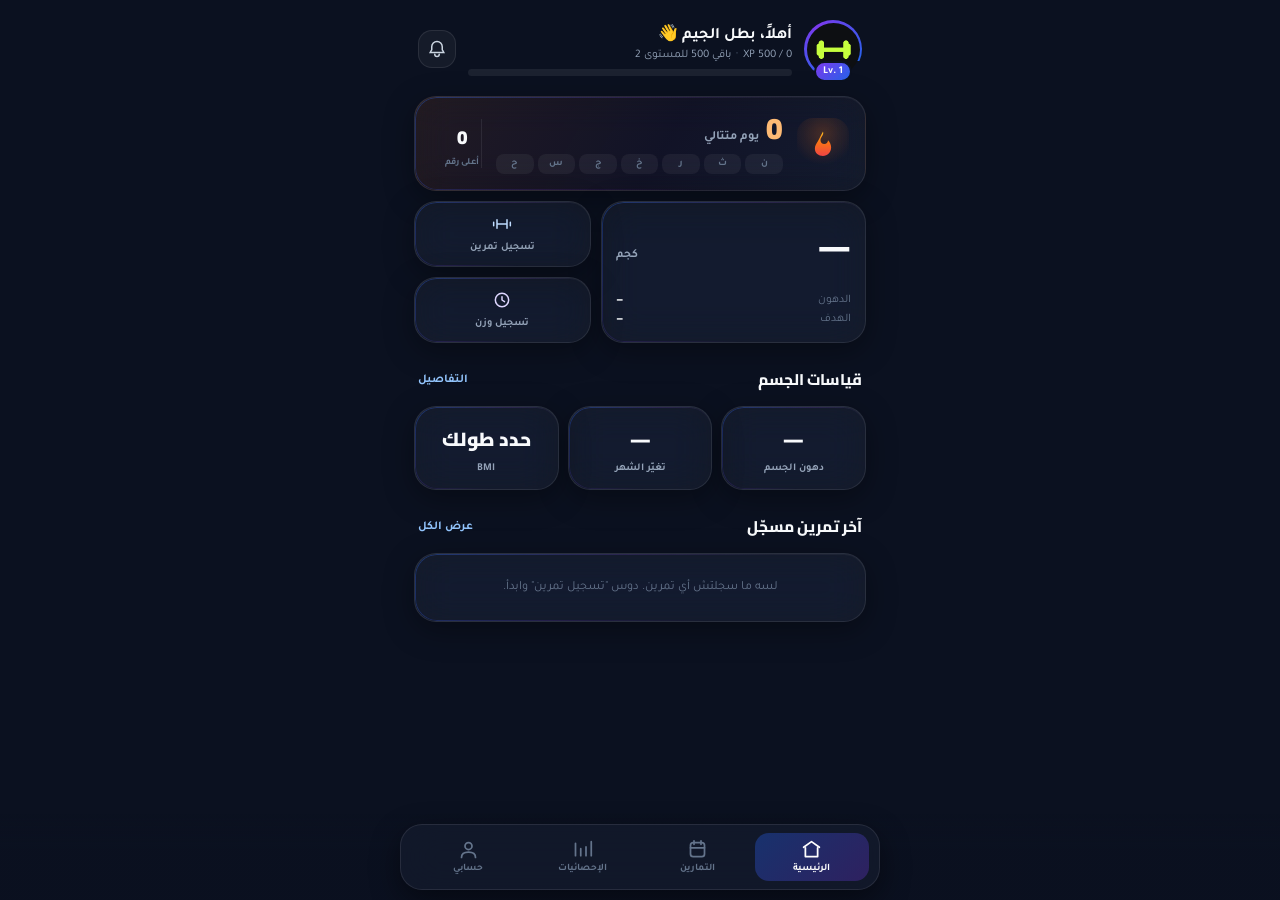
==== commit 60e9e870: "Add files via upload" ====
--- a/index.html
+++ b/index.html
@@ -186,6 +186,8 @@
   .muscle-dot.shoulders{background:#A855F7; color:#A855F7;}
   .muscle-dot.back{background:#22C55E; color:#22C55E;}
   .muscle-dot.legs{background:#F59E0B; color:#F59E0B;}
+  .muscle-dot.arms{background:#EC4899; color:#EC4899;}
+  .muscle-dot.core{background:#14B8A6; color:#14B8A6;}
 
   /* ===== Plan rows ===== */
   .plan-row{display:flex; align-items:center; justify-content:space-between; padding:11px 0;}
@@ -238,17 +240,17 @@
       <div class="level-badge" id="levelBadge">Lv. 7</div>
     </div>
     <div class="header-info">
-      <p class="header-name">أهلاً، كريم 👋</p>
+      <p class="header-name" id="headerName">أهلاً 👋</p>
       <p class="header-sub">
-        <span id="xpText">1,240 / 1,800 XP</span>
+        <span id="xpText">0 / 500 XP</span>
         <span style="color:var(--text-dim)">·</span>
-        <span id="xpRemainText">باقي 560 للمستوى 8</span>
+        <span id="xpRemainText"></span>
       </p>
-      <div class="xp-track"><div class="xp-fill" id="xpFill" style="width:69%"></div></div>
-    </div>
-    <div class="header-icon-btn">
+      <div class="xp-track"><div class="xp-fill" id="xpFill" style="width:0%"></div></div>
+    </div>
+    <a href="profile.html" class="header-icon-btn" style="text-decoration:none;">
       <svg width="18" height="18" viewBox="0 0 24 24" fill="none" stroke="#CBD5E1" stroke-width="2" stroke-linecap="round"><path d="M12 2a7 7 0 0 0-7 7v3.6c0 .5-.2 1-.6 1.4L3 16.5h18l-1.4-2.5c-.4-.4-.6-.9-.6-1.4V9a7 7 0 0 0-7-7Z"/><path d="M9 19a3 3 0 0 0 6 0"/></svg>
-    </div>
+    </a>
   </div>
 
   <!-- ===== Streak (hero) ===== -->
@@ -296,8 +298,8 @@
         </span>
       </div>
       <div class="weight-meta">
-        <div class="weight-meta-row"><span>الدهون</span><span id="bodyFatVal">16.8%</span></div>
-        <div class="weight-meta-row"><span>الهدف</span><span id="goalVal">76.0 كجم</span></div>
+        <div class="weight-meta-row"><span>الدهون</span><span id="bodyFatVal">—</span></div>
+        <div class="weight-meta-row" id="goalRow" style="cursor:pointer;"><span>الهدف</span><span id="goalVal">—</span></div>
       </div>
     </div>
 
@@ -316,49 +318,30 @@
   <!-- ===== InBody mini section ===== -->
   <div class="section-title">
     <h2>قياسات الجسم</h2>
-    <a href="#">التفاصيل</a>
+    <a href="stats.html">التفاصيل</a>
   </div>
   <div class="inbody-grid">
     <div class="glass inbody-card">
-      <span class="inbody-val">16.8<small>%</small></span>
+      <span class="inbody-val" id="ibFat">—</span>
       <div class="inbody-name">دهون الجسم</div>
     </div>
     <div class="glass inbody-card">
-      <span class="inbody-val">61.2</span>
-      <div class="inbody-name">كتلة عضلية</div>
-    </div>
-    <div class="glass inbody-card">
-      <span class="inbody-val">23.9</span>
+      <span class="inbody-val" id="ibMonthDiff">—</span>
+      <div class="inbody-name">تغيّر الشهر</div>
+    </div>
+    <div class="glass inbody-card" id="ibBMI" style="cursor:pointer;">
+      <span class="inbody-val" id="ibBMIVal">—</span>
       <div class="inbody-name">BMI</div>
     </div>
   </div>
 
-  <!-- ===== Today's plan ===== -->
+  <!-- ===== Recent activity ===== -->
   <div class="section-title">
-    <h2>خطة اليوم <span class="plan-tag">Push Day</span></h2>
-    <a href="#">عرض الكل</a>
-  </div>
-  <div class="glass" style="padding:6px 14px;">
-    <div class="plan-row">
-      <div class="plan-info">
-        <span class="muscle-dot chest"></span>
-        <div>
-          <div class="plan-name">بنش برس</div>
-          <div class="plan-sub">صدر · 4 × 8</div>
-        </div>
-      </div>
-      <span class="plan-weight">80 كجم</span>
-    </div>
-    <div class="plan-row">
-      <div class="plan-info">
-        <span class="muscle-dot shoulders"></span>
-        <div>
-          <div class="plan-name">ضغط أكتاف</div>
-          <div class="plan-sub">أكتاف · 3 × 10</div>
-        </div>
-      </div>
-      <span class="plan-weight">45 كجم</span>
-    </div>
+    <h2>آخر تمرين مسجّل</h2>
+    <a href="exercises.html">عرض الكل</a>
+  </div>
+  <div class="glass" style="padding:6px 14px;" id="recentPlanCard">
+    <div style="text-align:center; padding:20px 10px; color:var(--text-dim); font-size:12.5px;">لسه ما سجلتش أي تمرين. دوس "تسجيل تمرين" وابدأ.</div>
   </div>
 
 </div>
@@ -422,7 +405,8 @@
     const week = store.getLast7DaysStatus();
     const goal = store.getGoalWeight();
 
-    // Header / XP
+    // Header name / XP
+    document.getElementById("headerName").textContent = "أهلاً، " + (profile.name || "بطل الجيم") + " 👋";
     document.getElementById("levelBadge").textContent = "Lv. " + profile.level;
     document.getElementById("xpText").textContent = fmt(profile.xp) + " / " + fmt(profile.xpNext) + " XP";
     document.getElementById("xpRemainText").textContent = "باقي " + fmt(profile.xpNext - profile.xp) + " للمستوى " + (profile.level + 1);
@@ -462,6 +446,32 @@
         diffText.textContent = "ثابت هذا الأسبوع";
       }
   }
+
+    // Body measurements
+    document.getElementById("ibFat").innerHTML = (latest && latest.bodyFat != null) ? latest.bodyFat + "<small>%</small>" : "—";
+    const monthDiff = store.getWeightDiffOverDays(30);
+    document.getElementById("ibMonthDiff").textContent = monthDiff ? ((monthDiff.diff > 0 ? "+" : "") + monthDiff.diff) : "—";
+    const bmi = store.getBMI();
+    document.getElementById("ibBMIVal").textContent = bmi != null ? bmi : "حدد طولك";
+
+    // Recent exercises
+    const recent = store.getRecentExerciseLogs(3);
+    const planCard = document.getElementById("recentPlanCard");
+    if (!recent.length) {
+      planCard.innerHTML = `<div style="text-align:center; padding:20px 10px; color:var(--text-dim); font-size:12.5px;">لسه ما سجلتش أي تمرين. دوس "تسجيل تمرين" وابدأ.</div>`;
+    } else {
+      planCard.innerHTML = recent.map((r) => `
+        <div class="plan-row">
+          <div class="plan-info">
+            <span class="muscle-dot ${r.muscle}"></span>
+            <div>
+              <div class="plan-name">${r.name}</div>
+              <div class="plan-sub">${r.muscleLabel} · ${r.sets} × ${r.reps}</div>
+            </div>
+          </div>
+          <span class="plan-weight">${fmt(r.weight)} كجم</span>
+        </div>`).join("");
+    }
   }
 
   // ===== Weight modal wiring =====
@@ -486,6 +496,18 @@
     renderHome();
   });
 
+  document.getElementById("ibBMI").addEventListener("click", () => {
+    const current = window.GymakStore.getProfile().heightCm;
+    const val = prompt("اكتب طولك بالسنتيمتر (لحساب BMI):", current || "");
+    if (val && !isNaN(parseFloat(val))) { window.GymakStore.setHeight(parseFloat(val)); renderHome(); }
+  });
+
+  document.getElementById("goalRow").addEventListener("click", () => {
+    const current = window.GymakStore.getGoalWeight();
+    const val = prompt("اكتب وزنك المستهدف (كجم):", current || "");
+    if (val && !isNaN(parseFloat(val))) { window.GymakStore.setGoalWeight(parseFloat(val)); renderHome(); }
+  });
+
   renderHome();
 
   if ("serviceWorker" in navigator) {
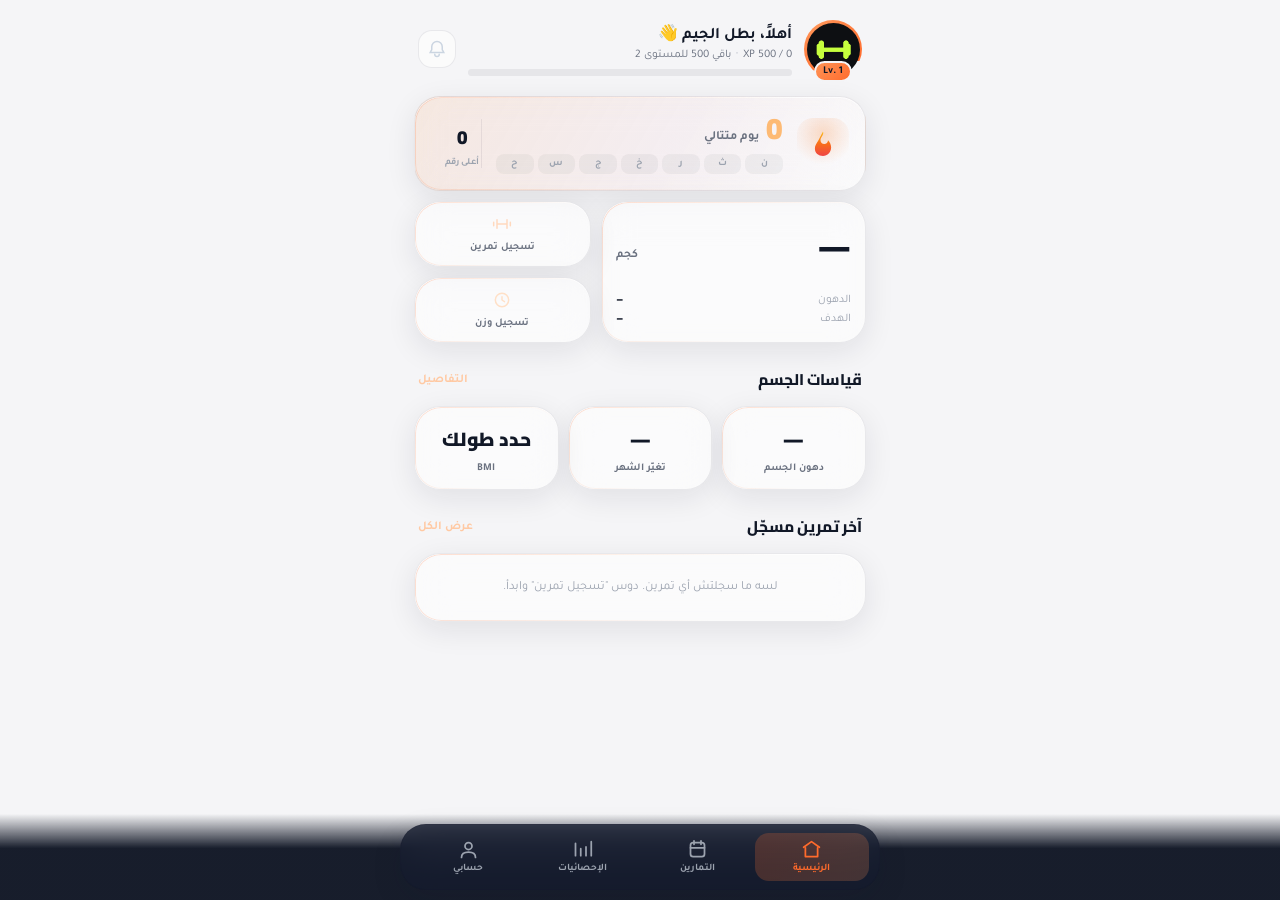
==== commit 630d8d83: "Add files via upload" ====
--- a/index.html
+++ b/index.html
@@ -6,9 +6,9 @@
 <title>جيمك</title>
 
 <link rel="manifest" href="manifest.json" />
-<meta name="theme-color" content="#0B1120" />
+<meta name="theme-color" content="#F5F5F7" />
 <meta name="apple-mobile-web-app-capable" content="yes" />
-<meta name="apple-mobile-web-app-status-bar-style" content="black-translucent" />
+<meta name="apple-mobile-web-app-status-bar-style" content="default" />
 <meta name="apple-mobile-web-app-title" content="جيمك" />
 <link rel="apple-touch-icon" href="icon-192.png" />
 <link rel="icon" href="icon-192.png" />
@@ -16,16 +16,16 @@
 
 <style>
   :root{
-    --bg-deep:#0B1120;
-    --bg-deep-2:#0E1526;
-    --glow-blue:#2563EB;
-    --glow-purple:#7C3AED;
-    --card-glass:rgba(255,255,255,0.045);
-    --card-glass-strong:rgba(255,255,255,0.07);
-    --border-soft:rgba(255,255,255,0.09);
-    --text-primary:#F8FAFC;
-    --text-secondary:#94A3B8;
-    --text-dim:#64748B;
+    --bg-deep:#F5F5F7;
+    --bg-deep-2:#FFFFFF;
+    --glow-blue:#FF6B2C;
+    --glow-purple:#FF9457;
+    --card-glass:rgba(255,255,255,0.55);
+    --card-glass-strong:rgba(255,255,255,0.78);
+    --border-soft:rgba(17,24,39,0.08);
+    --text-primary:#111827;
+    --text-secondary:#6B7280;
+    --text-dim:#9CA3AF;
     --fire-1:#FBBF24;
     --fire-2:#F97316;
     --fire-3:#EF4444;
@@ -46,9 +46,9 @@
   .bg-ambient{
     position:fixed; inset:0; z-index:-1; pointer-events:none;
     background:
-      radial-gradient(700px 420px at 12% -8%, rgba(37,99,235,0.35), transparent 60%),
-      radial-gradient(650px 500px at 105% 10%, rgba(124,58,237,0.30), transparent 60%),
-      radial-gradient(900px 700px at 50% 115%, rgba(37,99,235,0.16), transparent 60%),
+      radial-gradient(700px 420px at 12% -8%, rgba(255,107,44,0.22), transparent 60%),
+      radial-gradient(650px 500px at 105% 10%, rgba(255,148,87,0.20), transparent 60%),
+      radial-gradient(900px 700px at 50% 115%, rgba(255,107,44,0.12), transparent 60%),
       var(--bg-deep);
   }
 
@@ -58,17 +58,17 @@
   .glass{
     background:var(--card-glass);
     border:1px solid var(--border-soft);
-    border-radius:22px;
+    border-radius:26px;
     backdrop-filter:blur(18px) saturate(140%);
     -webkit-backdrop-filter:blur(18px) saturate(140%);
-    box-shadow:0 8px 30px rgba(0,0,0,0.35), inset 0 1px 0 rgba(255,255,255,0.04);
+    box-shadow:0 8px 30px rgba(17,24,39,0.09), inset 0 1px 0 rgba(255,255,255,0.7);
     position:relative;
     overflow:hidden;
   }
   .glass::before{
     content:"";
     position:absolute; inset:0; border-radius:inherit; padding:1px;
-    background:linear-gradient(135deg, rgba(37,99,235,0.35), rgba(124,58,237,0.15) 40%, transparent 70%);
+    background:linear-gradient(135deg, rgba(255,107,44,0.22), rgba(255,148,87,0.12) 40%, transparent 70%);
     -webkit-mask:linear-gradient(#fff 0 0) content-box, linear-gradient(#fff 0 0);
     -webkit-mask-composite:xor; mask-composite:exclude;
     pointer-events:none;
@@ -95,11 +95,11 @@
   .header-info{flex:1; min-width:0;}
   .header-name{font-weight:800; font-size:16px; margin:0 0 3px;}
   .header-sub{font-size:11.5px; color:var(--text-secondary); margin:0 0 7px; display:flex; align-items:center; gap:5px;}
-  .xp-track{height:7px; border-radius:20px; background:rgba(255,255,255,0.07); overflow:hidden; position:relative;}
+  .xp-track{height:7px; border-radius:20px; background:rgba(17,24,39,0.065); overflow:hidden; position:relative;}
   .xp-fill{
     height:100%; border-radius:20px;
     background:linear-gradient(90deg, var(--glow-blue), var(--glow-purple));
-    box-shadow:0 0 12px rgba(124,58,237,0.6);
+    box-shadow:0 0 12px rgba(255,148,87,0.35);
     transition:width .6s cubic-bezier(.22,1,.36,1);
   }
   .header-icon-btn{
@@ -131,11 +131,11 @@
   .streak-week{display:flex; gap:4px; margin-top:9px;}
   .sw-day{
     flex:1; text-align:center; font-size:10px; font-weight:700; color:var(--text-dim);
-    background:rgba(255,255,255,0.05); border-radius:8px; padding:4px 0;
+    background:rgba(17,24,39,0.045); border-radius:8px; padding:4px 0;
   }
   .sw-day.on{color:#FDBA74; background:rgba(249,115,22,0.16); box-shadow:inset 0 0 0 1px rgba(249,115,22,0.25);}
   .streak-record{
-    text-align:center; padding:0 2px 0 14px; border-right:1px solid rgba(255,255,255,0.08); flex-shrink:0;
+    text-align:center; padding:0 2px 0 14px; border-right:1px solid rgba(17,24,39,0.075); flex-shrink:0;
   }
   .rec-num{display:block; font-size:19px; font-weight:900; font-family:'Cairo',sans-serif; color:var(--text-primary);}
   .rec-txt{display:block; font-size:9.5px; color:var(--text-dim); font-weight:700; margin-top:2px; white-space:nowrap;}
@@ -162,7 +162,7 @@
     margin:22px 4px 12px;
   }
   .section-title h2{font-size:15.5px; font-weight:800; margin:0;}
-  .section-title a{font-size:12px; color:#93C5FD; text-decoration:none; font-weight:700;}
+  .section-title a{font-size:12px; color:#FFC9A3; text-decoration:none; font-weight:700;}
 
   /* ===== InBody mini grid ===== */
   .inbody-grid{display:grid; grid-template-columns:repeat(3,1fr); gap:9px;}
@@ -182,8 +182,8 @@
   /* ===== Muscle indicator dots ===== */
   .muscle-dot{width:9px; height:9px; border-radius:50%; flex-shrink:0; display:inline-block;
     box-shadow:0 0 8px currentColor;}
-  .muscle-dot.chest{background:#3B82F6; color:#3B82F6;}
-  .muscle-dot.shoulders{background:#A855F7; color:#A855F7;}
+  .muscle-dot.chest{background:#FF7A3D; color:#FF7A3D;}
+  .muscle-dot.shoulders{background:#FFA35E; color:#FFA35E;}
   .muscle-dot.back{background:#22C55E; color:#22C55E;}
   .muscle-dot.legs{background:#F59E0B; color:#F59E0B;}
   .muscle-dot.arms{background:#EC4899; color:#EC4899;}
@@ -191,13 +191,13 @@
 
   /* ===== Plan rows ===== */
   .plan-row{display:flex; align-items:center; justify-content:space-between; padding:11px 0;}
-  .plan-row + .plan-row{border-top:1px solid rgba(255,255,255,0.06);}
+  .plan-row + .plan-row{border-top:1px solid rgba(17,24,39,0.055);}
   .plan-info{display:flex; align-items:center; gap:11px;}
   .plan-name{font-weight:700; font-size:13.5px;}
   .plan-sub{font-size:11px; color:var(--text-dim); margin-top:1px;}
-  .plan-weight{font-size:12px; font-weight:800; color:#93C5FD;}
+  .plan-weight{font-size:12px; font-weight:800; color:#FFC9A3;}
   .plan-tag{
-    font-size:10.5px; font-weight:700; color:#C4B5FD; background:rgba(124,58,237,0.15);
+    font-size:10.5px; font-weight:700; color:#FFD3B0; background:rgba(255,148,87,0.12);
     padding:2px 9px; border-radius:20px; margin-right:8px; vertical-align:middle;
   }
 
@@ -210,8 +210,8 @@
   .bottom-nav-inner{
     max-width:480px; width:100%; display:flex; justify-content:space-between;
     background:rgba(20,27,46,0.75); border:1px solid var(--border-soft);
-    border-radius:22px; padding:8px 10px; backdrop-filter:blur(20px);
-    box-shadow:0 10px 30px rgba(0,0,0,0.45);
+    border-radius:26px; padding:8px 10px; backdrop-filter:blur(20px);
+    box-shadow:0 10px 30px rgba(17,24,39,0.12);
   }
   .nav-item{
     flex:1; display:flex; flex-direction:column; align-items:center; gap:3px;
@@ -220,8 +220,8 @@
   }
   .nav-item svg{width:21px; height:21px;}
   .nav-item.active{
-    color:#fff;
-    background:linear-gradient(135deg, rgba(37,99,235,0.35), rgba(124,58,237,0.28));
+    color:#FF6B2C;
+    background:linear-gradient(135deg, rgba(255,107,44,0.22), rgba(255,148,87,0.20));
   }
 
   /* utility */
@@ -248,7 +248,7 @@
       </p>
       <div class="xp-track"><div class="xp-fill" id="xpFill" style="width:0%"></div></div>
     </div>
-    <a href="profile.html" class="header-icon-btn" style="text-decoration:none;">
+    <a href="profile.html" class="header-icon-btn" style="text-decoration:none;" aria-label="الإشعارات">
       <svg width="18" height="18" viewBox="0 0 24 24" fill="none" stroke="#CBD5E1" stroke-width="2" stroke-linecap="round"><path d="M12 2a7 7 0 0 0-7 7v3.6c0 .5-.2 1-.6 1.4L3 16.5h18l-1.4-2.5c-.4-.4-.6-.9-.6-1.4V9a7 7 0 0 0-7-7Z"/><path d="M9 19a3 3 0 0 0 6 0"/></svg>
     </a>
   </div>
@@ -270,7 +270,7 @@
     <div class="streak-body">
       <div class="streak-num-row">
         <span class="streak-num" id="streakNum">14</span>
-        <span class="streak-label">يوم متتالي</span>
+        <span class="streak-label" data-i18n="home_day_streak">يوم متتالي</span>
       </div>
       <div class="streak-week" id="streakWeek">
         <div class="sw-day on">ح</div><div class="sw-day on">ن</div><div class="sw-day on">ث</div>
@@ -280,7 +280,7 @@
     </div>
     <div class="streak-record">
       <span class="rec-num" id="recNum">21</span>
-      <span class="rec-txt">أعلى رقم</span>
+      <span class="rec-txt" data-i18n="home_best">أعلى رقم</span>
     </div>
   </div>
 
@@ -290,7 +290,7 @@
       <div>
         <div class="weight-top">
           <span class="weight-num" id="weightNum">78.4</span>
-          <span class="weight-unit">كجم</span>
+          <span class="weight-unit" id="weightUnitLabel">كجم</span>
         </div>
         <span class="weight-diff down" id="weightDiff">
           <svg width="10" height="10" viewBox="0 0 24 24" fill="none" stroke="currentColor" stroke-width="3" stroke-linecap="round"><path d="M12 4v16M6 14l6 6 6-6"/></svg>
@@ -298,36 +298,36 @@
         </span>
       </div>
       <div class="weight-meta">
-        <div class="weight-meta-row"><span>الدهون</span><span id="bodyFatVal">—</span></div>
-        <div class="weight-meta-row" id="goalRow" style="cursor:pointer;"><span>الهدف</span><span id="goalVal">—</span></div>
+        <div class="weight-meta-row"><span data-i18n="home_fat">الدهون</span><span id="bodyFatVal">—</span></div>
+        <div class="weight-meta-row" id="goalRow" style="cursor:pointer;"><span data-i18n="home_goal">الهدف</span><span id="goalVal">—</span></div>
       </div>
     </div>
 
     <div class="side-actions">
       <a href="exercises.html" class="glass qa-tile" style="text-decoration:none;">
-        <svg viewBox="0 0 24 24" fill="none" stroke="#BFDBFE" stroke-width="1.8" stroke-linecap="round" stroke-linejoin="round"><path d="M6 7v10M18 7v10M2 10v4M22 10v4M6 12h12"/></svg>
-        <span>تسجيل تمرين</span>
+        <svg viewBox="0 0 24 24" fill="none" stroke="#FFD9BE" stroke-width="1.8" stroke-linecap="round" stroke-linejoin="round"><path d="M6 7v10M18 7v10M2 10v4M22 10v4M6 12h12"/></svg>
+        <span data-i18n="home_log_exercise">تسجيل تمرين</span>
       </a>
       <div class="glass qa-tile" id="logWeightBtn" style="cursor:pointer;">
-        <svg viewBox="0 0 24 24" fill="none" stroke="#DDD6FE" stroke-width="1.8" stroke-linecap="round" stroke-linejoin="round"><path d="M12 20a8 8 0 1 0 0-16 8 8 0 0 0 0 16Z"/><path d="M12 8v4l3 2"/></svg>
-        <span>تسجيل وزن</span>
+        <svg viewBox="0 0 24 24" fill="none" stroke="#FFE0C7" stroke-width="1.8" stroke-linecap="round" stroke-linejoin="round"><path d="M12 20a8 8 0 1 0 0-16 8 8 0 0 0 0 16Z"/><path d="M12 8v4l3 2"/></svg>
+        <span data-i18n="home_log_weight">تسجيل وزن</span>
       </div>
     </div>
   </div>
 
   <!-- ===== InBody mini section ===== -->
   <div class="section-title">
-    <h2>قياسات الجسم</h2>
-    <a href="stats.html">التفاصيل</a>
+    <h2 data-i18n="home_body_measurements">قياسات الجسم</h2>
+    <a href="stats.html" data-i18n="home_details">التفاصيل</a>
   </div>
   <div class="inbody-grid">
     <div class="glass inbody-card">
       <span class="inbody-val" id="ibFat">—</span>
-      <div class="inbody-name">دهون الجسم</div>
+      <div class="inbody-name" data-i18n="home_body_fat">دهون الجسم</div>
     </div>
     <div class="glass inbody-card">
       <span class="inbody-val" id="ibMonthDiff">—</span>
-      <div class="inbody-name">تغيّر الشهر</div>
+      <div class="inbody-name" data-i18n="home_month_change">تغيّر الشهر</div>
     </div>
     <div class="glass inbody-card" id="ibBMI" style="cursor:pointer;">
       <span class="inbody-val" id="ibBMIVal">—</span>
@@ -337,8 +337,8 @@
 
   <!-- ===== Recent activity ===== -->
   <div class="section-title">
-    <h2>آخر تمرين مسجّل</h2>
-    <a href="exercises.html">عرض الكل</a>
+    <h2 data-i18n="home_recent_workout">آخر تمرين مسجّل</h2>
+    <a href="exercises.html" data-i18n="home_view_all">عرض الكل</a>
   </div>
   <div class="glass" style="padding:6px 14px;" id="recentPlanCard">
     <div style="text-align:center; padding:20px 10px; color:var(--text-dim); font-size:12.5px;">لسه ما سجلتش أي تمرين. دوس "تسجيل تمرين" وابدأ.</div>
@@ -351,19 +351,19 @@
   <div class="bottom-nav-inner">
     <a href="index.html" class="nav-item active">
       <svg viewBox="0 0 24 24" fill="none" stroke="currentColor" stroke-width="2" stroke-linecap="round" stroke-linejoin="round"><path d="M3 9.5 12 3l9 6.5"/><path d="M5 10v10h14V10"/></svg>
-      الرئيسية
+      <span data-i18n="nav_home">الرئيسية</span>
     </a>
     <a href="exercises.html" class="nav-item">
       <svg viewBox="0 0 24 24" fill="none" stroke="currentColor" stroke-width="2" stroke-linecap="round" stroke-linejoin="round"><rect x="4" y="4" width="16" height="16" rx="3"/><path d="M8 2v4M16 2v4M4 10h16"/></svg>
-      التمارين
+      <span data-i18n="nav_exercises">التمارين</span>
     </a>
     <a href="stats.html" class="nav-item">
       <svg viewBox="0 0 24 24" fill="none" stroke="currentColor" stroke-width="2" stroke-linecap="round" stroke-linejoin="round"><path d="M4 19V5M10 19v-8M16 19V9M22 19V3"/></svg>
-      الإحصائيات
+      <span data-i18n="nav_stats">الإحصائيات</span>
     </a>
     <a href="profile.html" class="nav-item">
       <svg viewBox="0 0 24 24" fill="none" stroke="currentColor" stroke-width="2" stroke-linecap="round" stroke-linejoin="round"><circle cx="12" cy="8" r="4"/><path d="M4 21c0-4 3.5-6 8-6s8 2 8 6"/></svg>
-      حسابي
+      <span data-i18n="nav_profile">حسابي</span>
     </a>
   </div>
 </div>
@@ -372,20 +372,20 @@
 <div id="weightModalOverlay" style="position:fixed; inset:0; background:rgba(0,0,0,0.55); backdrop-filter:blur(3px); display:none; align-items:flex-end; z-index:100;">
   <div class="glass" style="width:100%; max-width:480px; margin:0 auto; border-radius:24px 24px 0 0; padding:20px; padding-bottom:calc(20px + env(safe-area-inset-bottom));">
     <div style="width:36px;height:4px;background:rgba(255,255,255,0.15);border-radius:4px;margin:0 auto 16px;"></div>
-    <h3 style="font-size:15px; font-weight:800; margin:0 0 16px;">تسجيل وزن اليوم</h3>
+    <h3 style="font-size:15px; font-weight:800; margin:0 0 16px;" data-i18n="home_log_today_weight">تسجيل وزن اليوم</h3>
     <div style="display:flex; gap:10px; margin-bottom:14px;">
       <div style="flex:1;">
-        <label style="font-size:11px; color:var(--text-dim); font-weight:700; display:block; margin-bottom:6px;">الوزن (كجم)</label>
-        <input id="weightInput" type="number" step="0.1" inputmode="decimal" style="width:100%; box-sizing:border-box; background:rgba(255,255,255,0.05); border:1px solid var(--border-soft); border-radius:12px; padding:11px 12px; color:#fff; font-family:'Tajawal',sans-serif; font-size:15px; font-weight:700;" />
+        <label id="weightInputLabel" style="font-size:11px; color:var(--text-dim); font-weight:700; display:block; margin-bottom:6px;">الوزن (كجم)</label>
+        <input id="weightInput" type="number" step="0.1" inputmode="decimal" style="width:100%; box-sizing:border-box; background:rgba(17,24,39,0.045); border:1px solid var(--border-soft); border-radius:12px; padding:11px 12px; color:#111827; font-family:'Tajawal',sans-serif; font-size:15px; font-weight:700;" />
       </div>
       <div style="flex:1;">
-        <label style="font-size:11px; color:var(--text-dim); font-weight:700; display:block; margin-bottom:6px;">نسبة الدهون % (اختياري)</label>
-        <input id="bodyFatInput" type="number" step="0.1" inputmode="decimal" style="width:100%; box-sizing:border-box; background:rgba(255,255,255,0.05); border:1px solid var(--border-soft); border-radius:12px; padding:11px 12px; color:#fff; font-family:'Tajawal',sans-serif; font-size:15px; font-weight:700;" />
+        <label style="font-size:11px; color:var(--text-dim); font-weight:700; display:block; margin-bottom:6px;" data-i18n="home_body_fat_optional">نسبة الدهون % (اختياري)</label>
+        <input id="bodyFatInput" type="number" step="0.1" inputmode="decimal" style="width:100%; box-sizing:border-box; background:rgba(17,24,39,0.045); border:1px solid var(--border-soft); border-radius:12px; padding:11px 12px; color:#111827; font-family:'Tajawal',sans-serif; font-size:15px; font-weight:700;" />
       </div>
     </div>
     <div style="display:flex; gap:10px;">
-      <div id="weightModalCancel" style="flex:1; text-align:center; padding:12px 0; border-radius:14px; font-weight:700; font-size:13px; color:var(--text-secondary); background:rgba(255,255,255,0.05); border:1px solid var(--border-soft);">إلغاء</div>
-      <div id="weightModalSave" style="flex:1; text-align:center; padding:12px 0; border-radius:14px; font-weight:800; font-size:13px; color:#fff; background:linear-gradient(135deg,#2563EB,#7C3AED);">حفظ</div>
+      <div id="weightModalCancel" style="flex:1; text-align:center; padding:12px 0; border-radius:14px; font-weight:700; font-size:13px; color:var(--text-secondary); background:rgba(17,24,39,0.045); border:1px solid var(--border-soft);" data-i18n="home_cancel">إلغاء</div>
+      <div id="weightModalSave" style="flex:1; text-align:center; padding:12px 0; border-radius:14px; font-weight:800; font-size:13px; color:#fff; background:linear-gradient(135deg,#FF6B2C,#FF9457);" data-i18n="home_save">حفظ</div>
     </div>
   </div>
 </div>
@@ -407,6 +407,7 @@
 
     // Header name / XP
     document.getElementById("headerName").textContent = "أهلاً، " + (profile.name || "بطل الجيم") + " 👋";
+    document.getElementById("avatarImg").src = profile.avatar || "icon-192.png";
     document.getElementById("levelBadge").textContent = "Lv. " + profile.level;
     document.getElementById("xpText").textContent = fmt(profile.xp) + " / " + fmt(profile.xpNext) + " XP";
     document.getElementById("xpRemainText").textContent = "باقي " + fmt(profile.xpNext - profile.xp) + " للمستوى " + (profile.level + 1);
@@ -424,13 +425,15 @@
 
     // Weight card
     if (latest) {
-      document.getElementById("weightNum").textContent = fmt(latest.weight);
+      document.getElementById("weightNum").textContent = store.toDisplayWeight(latest.weight);
       document.getElementById("bodyFatVal").textContent = (latest.bodyFat != null ? latest.bodyFat + "%" : "—");
     } else {
       document.getElementById("weightNum").textContent = "—";
       document.getElementById("bodyFatVal").textContent = "—";
     }
-    document.getElementById("goalVal").textContent = goal != null ? (fmt(goal) + " كجم") : "—";
+    document.getElementById("weightUnitLabel").textContent = store.unitLabel();
+    document.getElementById("weightInputLabel").textContent = "الوزن (" + store.unitLabel() + ")";
+    document.getElementById("goalVal").textContent = goal != null ? store.formatWeight(goal) : "—";
     const diffEl = document.getElementById("weightDiff");
     const diffText = document.getElementById("weightDiffText");
     if (!diffInfo) {
@@ -469,7 +472,7 @@
               <div class="plan-sub">${r.muscleLabel} · ${r.sets} × ${r.reps}</div>
             </div>
           </div>
-          <span class="plan-weight">${fmt(r.weight)} كجم</span>
+          <span class="plan-weight">${store.formatWeight(r.weight)}</span>
         </div>`).join("");
     }
   }
@@ -478,7 +481,7 @@
   const overlay = document.getElementById("weightModalOverlay");
   const openModal = () => {
     const latest = window.GymakStore.getLatestWeight();
-    document.getElementById("weightInput").value = latest ? latest.weight : "";
+    document.getElementById("weightInput").value = latest ? window.GymakStore.toDisplayWeight(latest.weight) : "";
     document.getElementById("bodyFatInput").value = latest && latest.bodyFat != null ? latest.bodyFat : "";
     overlay.style.display = "flex";
   };
@@ -488,10 +491,10 @@
   document.getElementById("weightModalCancel").addEventListener("click", closeModal);
   overlay.addEventListener("click", (e) => { if (e.target === overlay) closeModal(); });
   document.getElementById("weightModalSave").addEventListener("click", () => {
-    const w = parseFloat(document.getElementById("weightInput").value);
+    const wDisplay = parseFloat(document.getElementById("weightInput").value);
     const bf = document.getElementById("bodyFatInput").value;
-    if (!w || w <= 0) { document.getElementById("weightInput").focus(); return; }
-    window.GymakStore.addWeight(w, bf === "" ? null : parseFloat(bf));
+    if (!wDisplay || wDisplay <= 0) { document.getElementById("weightInput").focus(); return; }
+    window.GymakStore.addWeight(window.GymakStore.fromDisplayWeight(wDisplay), bf === "" ? null : parseFloat(bf));
     closeModal();
     renderHome();
   });
@@ -503,12 +506,15 @@
   });
 
   document.getElementById("goalRow").addEventListener("click", () => {
-    const current = window.GymakStore.getGoalWeight();
-    const val = prompt("اكتب وزنك المستهدف (كجم):", current || "");
-    if (val && !isNaN(parseFloat(val))) { window.GymakStore.setGoalWeight(parseFloat(val)); renderHome(); }
+    const currentKg = window.GymakStore.getGoalWeight();
+    const currentDisp = currentKg != null ? window.GymakStore.toDisplayWeight(currentKg) : "";
+    const val = prompt(`اكتب وزنك المستهدف (${window.GymakStore.unitLabel()}):`, currentDisp);
+    if (val && !isNaN(parseFloat(val))) { window.GymakStore.setGoalWeight(window.GymakStore.fromDisplayWeight(parseFloat(val))); renderHome(); }
   });
 
+  window.GymakStore.applyI18n();
   renderHome();
+  window.GymakStore.scheduleReminder();
 
   if ("serviceWorker" in navigator) {
     navigator.serviceWorker.register("sw.js").catch(() => {});
